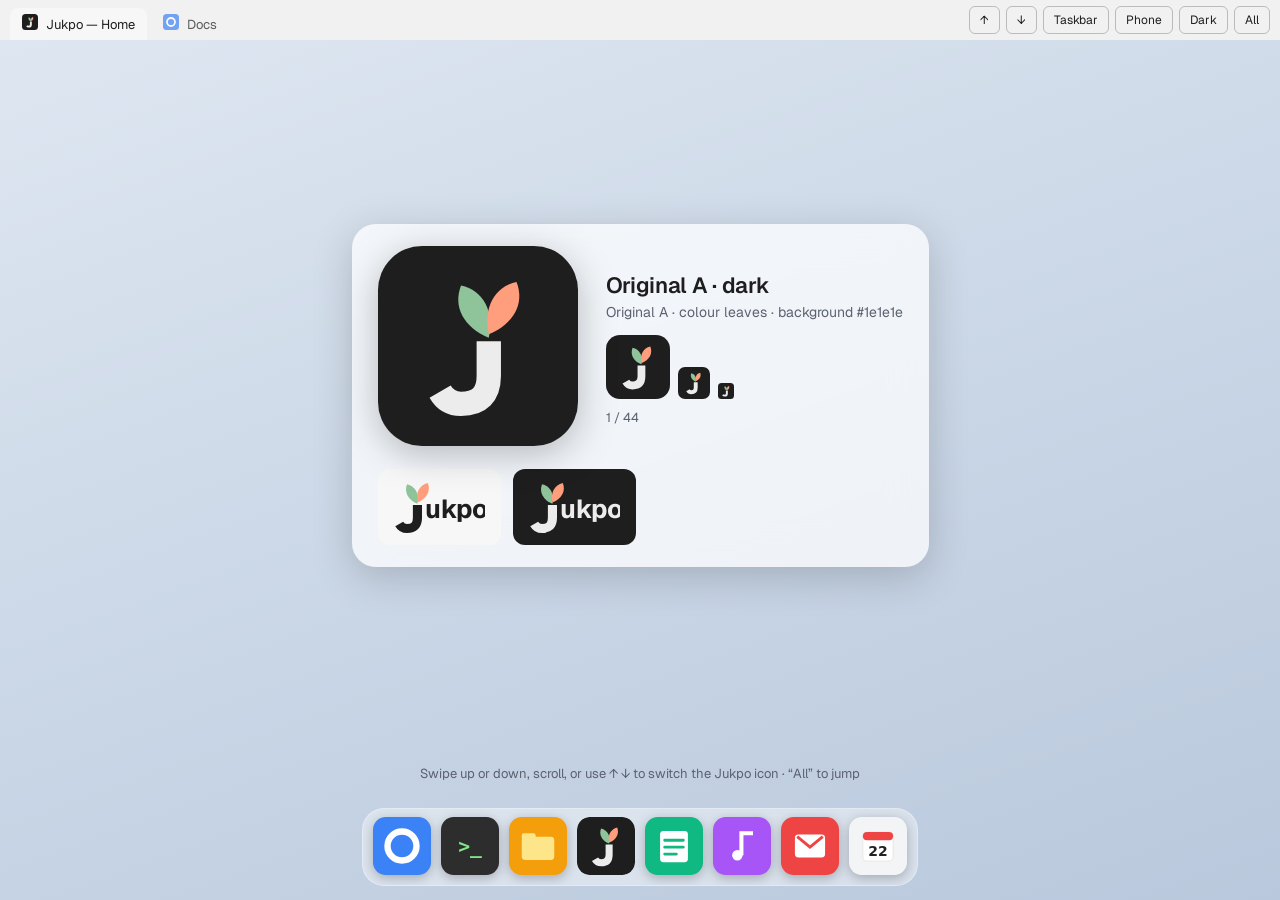
==== icons/index.html @ f8cd41e4 "Icons viewer: leaf-colour sets (black, white, ink on colour) in every view" ====
<!DOCTYPE html>
<html lang="en">
<head>
<meta charset="UTF-8">
<meta name="viewport" content="width=device-width, initial-scale=1.0, viewport-fit=cover">
<title>Jukpo — icon options</title>
<link rel="icon" id="favicon" href="data:,">
<link rel="preconnect" href="https://fonts.googleapis.com">
<link rel="preconnect" href="https://fonts.gstatic.com" crossorigin>
<link href="https://fonts.googleapis.com/css2?family=Geist:wght@400;600;700&display=swap" rel="stylesheet">
<style>
  :root { --ink:#1e1e1e; --paper:#f7f7f7; }
  * { box-sizing: border-box; margin: 0; padding: 0; }
  html, body { height: 100%; }
  body {
    font-family: Geist, system-ui, sans-serif;
    overflow: hidden; overscroll-behavior: none; touch-action: none;
    background: var(--wall); color: var(--text);
    transition: background .35s, color .35s;
  }
  body[data-mode="light"] { --wall: linear-gradient(160deg,#dfe7f1,#c9d6e6 55%,#b9c8dc); --text:#1e1e1e; --chrome:#f1f1f1; --chrome-fg:#1e1e1e; --bar:rgba(255,255,255,.42); --card:rgba(255,255,255,.72); --muted:#5b6270; }
  body[data-mode="dark"]  { --wall: linear-gradient(160deg,#28303d,#1b222d 55%,#141920); --text:#ececec; --chrome:#202124; --chrome-fg:#e6e6e6; --bar:rgba(30,32,38,.55); --card:rgba(30,32,38,.72); --muted:#9aa3b2; }

  /* browser-ish tab strip */
  .tabs { position: fixed; top: 0; left: 0; right: 0; height: 40px; background: var(--chrome); display: flex; align-items: flex-end; gap: 4px; padding: 0 10px; z-index: 5; }
  .tab { height: 32px; padding: 0 12px; display: flex; align-items: center; gap: 8px; font-size: 13px; color: var(--chrome-fg); border-radius: 8px 8px 0 0; opacity: .7; max-width: 220px; white-space: nowrap; overflow: hidden; }
  .tab.on { background: var(--paper); opacity: 1; }
  body[data-mode="dark"] .tab.on { background: #35363a; }
  .tab svg { width: 16px; height: 16px; flex: none; }
  .tools { margin-left: auto; display: flex; gap: 6px; align-self: center; }
  .tools button { font: inherit; font-size: 12px; padding: 5px 10px; border-radius: 6px; border: 1px solid color-mix(in srgb, var(--chrome-fg) 25%, transparent); background: transparent; color: var(--chrome-fg); cursor: pointer; }
  .tools button:hover { background: color-mix(in srgb, var(--chrome-fg) 10%, transparent); }

  /* stage */
  .stage { position: absolute; inset: 40px 0 0 0; display: grid; place-items: center; padding-bottom: 150px; }
  .card { background: var(--card); backdrop-filter: blur(18px); -webkit-backdrop-filter: blur(18px); border-radius: 24px; padding: 22px 26px; display: grid; grid-template-columns: auto auto; gap: 18px 28px; align-items: center; box-shadow: 0 10px 40px rgba(0,0,0,.18); max-width: min(760px, 94vw); }
  .big { width: clamp(120px, 26vw, 200px); height: clamp(120px, 26vw, 200px); filter: drop-shadow(0 8px 18px rgba(0,0,0,.25)); transition: transform .25s; }
  .meta h1 { font-size: 22px; font-weight: 600; letter-spacing: -.3px; }
  .meta .sub { color: var(--muted); font-size: 14px; margin-top: 4px; }
  .meta .count { color: var(--muted); font-size: 13px; margin-top: 10px; }
  .sizes { display: flex; align-items: end; gap: 12px; margin-top: 14px; }
  .sizes svg { display: block; }
  .lockups { grid-column: 1 / -1; display: flex; gap: 12px; flex-wrap: wrap; }
  .lock { border-radius: 12px; padding: 10px 16px; display: flex; align-items: center; }
  .lock svg { height: 56px; width: auto; }
  .hint { position: fixed; left: 0; right: 0; bottom: 118px; text-align: center; color: var(--muted); font-size: 13px; pointer-events: none; }

  /* dock */
  .dock-wrap { position: fixed; left: 0; right: 0; bottom: 14px; display: flex; justify-content: center; z-index: 4; }
  .dock { background: var(--bar); backdrop-filter: blur(20px); -webkit-backdrop-filter: blur(20px); border: 1px solid rgba(255,255,255,.25); border-radius: 22px; padding: 8px 10px 10px; display: flex; gap: 10px; align-items: end; max-width: 96vw; overflow: hidden; }
  .app { position: relative; width: var(--s,58px); height: var(--s,58px); flex: none; transition: transform .15s; }
  .app:hover { transform: translateY(-6px) scale(1.08); }
  .app svg { width: 100%; height: 100%; display: block; filter: drop-shadow(0 3px 6px rgba(0,0,0,.25)); }
  .app.jukpo::after { content: ""; position: absolute; bottom: -7px; left: 50%; width: 4px; height: 4px; margin-left: -2px; border-radius: 50%; background: var(--text); opacity: .7; }
  .slot { position: relative; width: var(--s,58px); height: var(--s,58px); overflow: hidden; border-radius: 22%; flex: none; }
  .slot .app { position: absolute; inset: 0; width: 100%; height: 100%; }
  .slot .app:hover { transform: none; }
  .anim-up   { animation: up .32s ease; }
  .anim-down { animation: down .32s ease; }
  @keyframes up   { from { transform: translateY(100%); } to { transform: none; } }
  @keyframes down { from { transform: translateY(-100%); } to { transform: none; } }

  /* taskbar view */
  body[data-view="taskbar"] .dock-wrap { bottom: 0; }
  body[data-view="taskbar"] .dock { border-radius: 0; width: 100vw; max-width: none; justify-content: flex-start; padding: 7px 14px; gap: 12px; background: var(--chrome); border: 0; backdrop-filter: none; }
  body[data-view="taskbar"] .app, body[data-view="taskbar"] .slot { --s: 34px; }
  body[data-view="taskbar"] .clock { display: block; }
  .clock { display: none; margin-left: auto; align-self: center; color: var(--chrome-fg); font-size: 13px; }

  /* overview grid */
  .grid { position: fixed; inset: 40px 0 0 0; background: color-mix(in srgb, var(--chrome) 92%, transparent); backdrop-filter: blur(12px); z-index: 10; overflow: auto; padding: 22px; display: none; touch-action: pan-y; }
  .grid.open { display: block; }
  .grid h2 { font-size: 15px; font-weight: 600; color: var(--chrome-fg); margin: 6px 0 12px; }
  .cells { display: grid; grid-template-columns: repeat(auto-fill, minmax(104px, 1fr)); gap: 14px; margin-bottom: 22px; }
  .cell { text-align: center; color: var(--chrome-fg); font-size: 12px; cursor: pointer; border-radius: 12px; padding: 8px 4px; }
  .cell:hover, .cell.on { background: color-mix(in srgb, var(--chrome-fg) 10%, transparent); }
  .cell svg { width: 72px; height: 72px; display: block; margin: 0 auto 6px; }
  .mini svg { display: block; }

  .jslots { display: flex; gap: inherit; }
  body[data-view="taskbar"] .jslots { gap: 12px; }
  .dock .jslots { gap: 10px; }
  .trio { display: flex; gap: 14px; }
  .trio figure { text-align: center; font-size: 12px; color: var(--muted); }
  .trio figcaption { margin-top: 6px; }
  .big3 { width: clamp(84px, 15vw, 132px); height: clamp(84px, 15vw, 132px); filter: drop-shadow(0 6px 14px rgba(0,0,0,.22)); display: block; }
  .sizeset { display: inline-flex; align-items: end; gap: 8px; margin-right: 10px; }
  .mini { display: flex; justify-content: center; gap: 4px; }
  .cell .mini svg { width: 64px; height: 64px; margin: 0 0 6px; }
  .cells.wide { grid-template-columns: repeat(auto-fill, minmax(230px, 1fr)); }
  /* phone */
  .phone-wrap { display: none; position: fixed; top: 52px; bottom: 12px; right: 4vw; z-index: 3; align-items: center; flex-direction: column; justify-content: center; gap: 8px; }
  .pcap { font-size: 13px; color: var(--muted); text-align: center; }
  .pcap b { color: var(--text); font-weight: 600; }
  body[data-phone="on"] .phone-wrap { display: flex; }
  body[data-phone="on"] .stage { padding-right: min(420px, 40vw); padding-bottom: 0; }
  body[data-phone="on"] .dock-wrap, body[data-phone="on"] .hint { display: none; }
  .phone { --h: min(700px, calc(100vh - 100px)); height: var(--h); aspect-ratio: 9 / 19.5; border-radius: calc(var(--h) * .075); background: #0d0d0f; padding: calc(var(--h) * .016); box-shadow: 0 20px 60px rgba(0,0,0,.35), inset 0 0 0 2px #2a2a2e; position: relative; font-family: -apple-system, "SF Pro Text", Geist, system-ui, sans-serif; }
  .screen { position: relative; width: 100%; height: 100%; border-radius: calc(var(--h) * .062); overflow: hidden; background: var(--pw); color: #fff; display: flex; flex-direction: column; container-type: inline-size; }
  body[data-mode="light"] .screen { --pw: linear-gradient(170deg,#9cc3e6,#c7b6e8 55%,#f3c9b6); }
  body[data-mode="dark"]  .screen { --pw: linear-gradient(170deg,#1d2b45,#2c2346 55%,#3d2a2a); }
  .status { height: 9cqw; padding: 0 7cqw; display: flex; align-items: center; justify-content: space-between; font-size: 4.2cqw; font-weight: 600; margin-top: 2.5cqw; position: relative; }
  .island { position: absolute; left: 50%; top: 0; transform: translateX(-50%); width: 30cqw; height: 8.5cqw; background: #000; border-radius: 6cqw; }
  .punch { position: absolute; left: 50%; top: 1.5cqw; transform: translateX(-50%); width: 5cqw; height: 5cqw; background: #000; border-radius: 50%; }
  .sicons { display: flex; gap: 1.4cqw; align-items: center; }
  .sicons svg { height: 3.4cqw; width: auto; fill: currentColor; }
  .home { flex: 1; display: grid; grid-template-columns: repeat(4, 1fr); align-content: start; gap: 5cqw 0; padding: 7cqw 4cqw 0; }
  .papp { display: flex; flex-direction: column; align-items: center; gap: 1.6cqw; font-size: 3.1cqw; text-shadow: 0 1px 2px rgba(0,0,0,.35); }
  .papp svg { width: 15cqw; height: 15cqw; display: block; filter: drop-shadow(0 1px 3px rgba(0,0,0,.25)); }
  .pslot { width: 15cqw; height: 15cqw; position: relative; overflow: hidden; border-radius: 22%; }
  body[data-os="android"] .pslot { border-radius: 50%; }
  .pslot > div { position: absolute; inset: 0; }
  .pdock { margin: 0 3.5cqw 3.5cqw; padding: 3.5cqw 3cqw; border-radius: 8cqw; background: rgba(255,255,255,.22); backdrop-filter: blur(16px); -webkit-backdrop-filter: blur(16px); display: grid; grid-template-columns: repeat(4, 1fr); justify-items: center; }
  .pdock svg { width: 15cqw; height: 15cqw; display: block; }
  .search { margin: 0 5cqw 4cqw; height: 12cqw; border-radius: 6cqw; background: rgba(255,255,255,.9); display: flex; align-items: center; gap: 3cqw; padding: 0 4cqw; color: #555; font-size: 3.6cqw; }
  .search b { font-size: 5.5cqw; background: conic-gradient(#ea4335 0 25%, #fbbc05 0 50%, #34a853 0 75%, #4285f4 0); -webkit-background-clip: text; background-clip: text; color: transparent; }
  .search .mic { margin-left: auto; width: 2.6cqw; height: 4.4cqw; border-radius: 2cqw; background: #4285f4; }
  .bar { height: 1.3cqw; width: 34cqw; background: rgba(255,255,255,.85); border-radius: 1cqw; margin: 0 auto 2.4cqw; }
  .pdots { display: flex; justify-content: center; gap: 1.6cqw; margin-bottom: 3cqw; }
  .pdots i { width: 1.6cqw; height: 1.6cqw; border-radius: 50%; background: rgba(255,255,255,.5); }
  .pdots i:first-child { background: #fff; }

  @media (max-width: 640px) {
    body[data-phone="on"] .stage { display: none; }
    .tools { gap: 4px; }
    .tools button { padding: 5px 7px; font-size: 11px; }
    .tab.on > span:last-child { display: none; }
    .phone-wrap { left: 0; right: 0; justify-content: center; }

    .card { grid-template-columns: 1fr; text-align: center; padding: 18px; }
    .sizes { justify-content: center; }
    .lockups { justify-content: center; }
    .app, .slot { --s: 30px; }
    .dock, .dock .jslots { gap: 6px; } .dock { padding: 7px 8px 9px; }
    .hint { bottom: 92px; }
    .tab:not(.on) { display: none; }
  }
</style>
</head>
<body data-mode="light" data-view="dock" data-phone="off" data-os="ios">

<div class="tabs">
  <div class="tab on" id="tab"><span id="tabIcon"></span><span>Jukpo — Home</span></div>
  <div class="tab"><span id="tabOther"></span><span>Docs</span></div>
  <div class="tools">
    <button id="btnPrev" title="Previous (↑)">↑</button>
    <button id="btnNext" title="Next (↓)">↓</button>
    <button id="btnView">Taskbar</button>
    <button id="btnPhone">Phone</button>
    <button id="btnOS" hidden>Android</button>
    <button id="btnMode">Dark</button>
    <button id="btnAll">All</button>
  </div>
</div>

<main class="stage">
  <section class="card">
    <div id="big"></div>
    <div class="meta">
      <h1 id="name"></h1>
      <div class="sub" id="sub"></div>
      <div class="sizes" id="sizes"></div>
      <div class="count" id="count"></div>
    </div>
    <div class="lockups" id="lockups"></div>
  </section>
</main>
<div class="hint">Swipe up or down, scroll, or use ↑ ↓ to switch the Jukpo icon · “All” to jump</div>

<div class="phone-wrap" id="phoneWrap"><div class="pcap" id="pcap"></div><div class="phone" id="phone"></div></div>
<div class="dock-wrap"><div class="dock" id="dock"></div></div>
<div class="grid" id="grid"></div>

<script>
// ---------- the mark (shape A: bold flat-ended j, tall-V leaves) ----------
const SAGE = '#8fc39a', PEACH = '#ff9e7d', INK = '#1e1e1e', PAPER = '#f7f7f7', SNOW = '#ececec';
const J_PATH = 'M54 48 V68 Q54 84 38 84 Q30 84 26 77';
function leaf(x, y, ang, ln, w, fill) {
  return `<path d="M0 0 C${ln*.35} ${-w} ${ln*.75} ${-w} ${ln} 0 C${ln*.75} ${w} ${ln*.35} ${w} 0 0Z" fill="${fill}" transform="translate(${x} ${y}) rotate(${ang})"/>`;
}
function markBody(j, l, r) {
  return `<path d="${J_PATH}" fill="none" stroke="${j}" stroke-width="14" stroke-linecap="butt"/>` +
         leaf(54, 46, -118, 34, 10, l) + leaf(54, 44, -62, 34, 10, r);
}
// Bounding box of the mark in its own units, measured once in the page so the
// mark is centred by its real outline (stroke included) in every icon.
const BOX = (() => {
  const ns = 'http://www.w3.org/2000/svg';
  const svg = document.createElementNS(ns, 'svg');
  svg.setAttribute('width', 1000); svg.setAttribute('height', 1000); svg.setAttribute('viewBox', '0 0 100 100');
  svg.style.cssText = 'position:absolute;left:-2000px;top:0';
  svg.innerHTML = markBody('#000', '#000', '#000');
  document.body.appendChild(svg);
  let x0 = 1e9, y0 = 1e9, x1 = -1e9, y1 = -1e9;
  const grow = (x, y) => { x0 = Math.min(x0, x); y0 = Math.min(y0, y); x1 = Math.max(x1, x); y1 = Math.max(y1, y); };
  const [j, ...leaves] = svg.children;
  const len = j.getTotalLength(), half = 7;
  for (let i = 0; i <= 200; i++) { const p = j.getPointAtLength(len * i / 200); grow(p.x - half, p.y - half); grow(p.x + half, p.y + half); }
  const top = j.getPointAtLength(0); y0 = Math.min(y0, top.y); // butt cap: the top end does not extend upward
  const sr = svg.getBoundingClientRect();
  for (const el of leaves) {
    const r = el.getBoundingClientRect();
    grow((r.left - sr.left) / 10, (r.top - sr.top) / 10); grow((r.right - sr.left) / 10, (r.bottom - sr.top) / 10);
  }
  svg.remove();
  return { x: x0, y: y0, w: x1 - x0, h: y1 - y0 };
})();
function icon(o, px, round) {
  const s = (round ? 60 : 70) / BOX.h; // the mark is 70% of a square's height, 60% of a circle's
  const tx = 50 - (BOX.x + BOX.w / 2) * s, ty = 50 - (BOX.y + BOX.h / 2) * s;
  const size = px ? ` width="${px}" height="${px}"` : '';
  return `<svg xmlns="http://www.w3.org/2000/svg" viewBox="0 0 100 100"${size}><rect width="100" height="100" rx="${round ? 50 : 22}" fill="${o.bg}"/><g transform="translate(${tx.toFixed(2)} ${ty.toFixed(2)}) scale(${s.toFixed(4)})">${markBody(o.j, o.l, o.r)}</g></svg>`;
}
function lockup(j, l, r, bg, fg) {
  return `<div class="lock" style="background:${bg}"><svg xmlns="http://www.w3.org/2000/svg" viewBox="18 8 140 86">${markBody(j, l, r)}<text x="66" y="68" font-family="Geist, system-ui, sans-serif" font-weight="700" font-size="40" letter-spacing="-1" fill="${fg}">ukpo</text></svg></div>`;
}

// ---------- every option ----------
const OPTIONS = [];
const add = (group, name, bg, j, l, r) => OPTIONS.push({ group, name, icons: [{ bg, j, l, r }] });
add('Original A · colour leaves', 'Original A · dark', INK, SNOW, SAGE, PEACH);
add('Original A · colour leaves', 'Original A · light', PAPER, INK, SAGE, PEACH);
[ ['Navy', '#1b2a3a'], ['Forest', '#1f3d2e'], ['Plum', '#2d2238'], ['Cocoa', '#3a2a22'], ['Slate', '#2b3440'], ['Black', '#0b0b0b'] ]
  .forEach(([n, c]) => add('Original A · on dark colours', `Original A · ${n}`, c, SNOW, SAGE, PEACH));
[ ['White', '#ffffff'], ['Cream', '#f7f0e1'], ['Sand', '#e8d5b5'], ['Stone', '#c9c9c4'], ['Butter', '#f6d365'], ['Sky', '#8ec5ff'], ['Lilac', '#c8b6ff'], ['Mint', '#bfe9d8'] ]
  .forEach(([n, c]) => add('Original A · on light colours', `Original A · ${n}`, c, INK, SAGE, PEACH));
[ ['Sage', '#8fc39a'], ['Peach', '#ff9e7d'], ['Butter', '#f6d365'], ['Mint', '#7fdcc0'], ['Sky', '#8ec5ff'], ['Lilac', '#c8b6ff'], ['Blush', '#ffb3c7'], ['Apricot', '#ffbe76'],
  ['Lime', '#c7e86b'], ['Sand', '#e8d5b5'], ['Stone', '#c9c9c4'], ['Terracotta', '#e07a5f'], ['Teal', '#3fb8af'], ['Moss', '#a3b18a'], ['Cream', '#f7f0e1'], ['White', '#ffffff'] ]
  .forEach(([n, c]) => add('All ink on colour', `All ink · ${n}`, c, INK, INK, INK));

// Leaf-colour sets: for each colour, the same three icons side by side in every view:
// black with coloured leaves, white with coloured leaves, and all ink on that colour.
const mix = (hex, to, t) => '#' + [1, 3, 5].map(i => Math.round(parseInt(hex.slice(i, i + 2), 16) * (1 - t) + parseInt(to.slice(i, i + 2), 16) * t).toString(16).padStart(2, '0')).join('');
[ ['Sage + peach', SAGE, PEACH], ['Butter', '#f6d365'], ['Sage', '#8fc39a'], ['Peach', '#ff9e7d'], ['Mint', '#7fdcc0'], ['Sky', '#8ec5ff'],
  ['Lilac', '#c8b6ff'], ['Blush', '#ffb3c7'], ['Apricot', '#ffbe76'], ['Lime', '#c7e86b'], ['Terracotta', '#e07a5f'], ['Teal', '#3fb8af'] ]
  .forEach(([n, c, c2]) => {
    const l = c2 ? c : mix(c, '#ffffff', .35), r = c2 || c, bg = c2 ? PEACH : c;
    OPTIONS.push({ group: 'Leaf colours · black, white, and ink on colour', name: `Leaves · ${n}`, trio: true, icons: [
      { bg: '#111111', j: SNOW, l, r, label: 'black' },
      { bg: '#ffffff', j: INK, l, r, label: 'white' },
      { bg, j: INK, l: INK, r: INK, label: 'ink on colour' },
    ] });
  });

// ---------- generic neighbour icons ----------
const G = (bg, inner) => ({ bg, inner });
const gsvg = (g, rx = 22) => `<svg viewBox="0 0 100 100"><rect width="100" height="100" rx="${rx}" fill="${g.bg}"/>${g.inner}</svg>`;
const OTHERS = [
  G('#3b82f6', '<circle cx="50" cy="50" r="25" fill="none" stroke="#fff" stroke-width="11"/>'),
  G('#2d2d2d', '<text x="50" y="62" text-anchor="middle" font-family="ui-monospace,monospace" font-weight="700" font-size="34" fill="#7ee787">&gt;_</text>'),
  G('#f59e0b', '<rect x="22" y="34" width="56" height="40" rx="6" fill="#fde68a"/><rect x="22" y="28" width="24" height="12" rx="4" fill="#fde68a"/>'),
  G('#10b981', '<rect x="26" y="24" width="48" height="54" rx="6" fill="#fff"/><path d="M34 40h32M34 52h32M34 64h20" stroke="#10b981" stroke-width="5" stroke-linecap="round"/>'),
  G('#a855f7', '<circle cx="42" cy="66" r="9" fill="#fff"/><path d="M49 66V28h20" stroke="#fff" stroke-width="7" fill="none"/>'),
  G('#ef4444', '<rect x="24" y="30" width="52" height="40" rx="6" fill="#fff"/><path d="M28 34l22 18 22-18" stroke="#ef4444" stroke-width="5" fill="none"/>'),
  G('#f3f4f6', '<rect x="24" y="26" width="52" height="50" rx="7" fill="#fff" stroke="#ddd"/><rect x="24" y="26" width="52" height="14" rx="7" fill="#ef4444"/><text x="50" y="68" text-anchor="middle" font-family="system-ui" font-weight="700" font-size="24" fill="#222">22</text>'),
];
const [BROWSER, TERMINAL, FILES, NOTES, MUSIC, MAIL, CALENDAR] = OTHERS;
const PHOTOS = G('#ffffff', [['#f59e0b',0],['#ef4444',60],['#a855f7',120],['#3b82f6',180],['#10b981',240],['#84cc16',300]].map(([c,a]) => `<ellipse cx="50" cy="33" rx="9" ry="17" fill="${c}" opacity=".85" transform="rotate(${a} 50 50)"/>`).join(''));
const CAMERA = G('#6b7280', '<rect x="20" y="34" width="60" height="40" rx="8" fill="#e5e7eb"/><rect x="38" y="27" width="24" height="10" rx="3" fill="#e5e7eb"/><circle cx="50" cy="54" r="12" fill="#374151"/><circle cx="50" cy="54" r="6" fill="#9ca3af"/>');
const MAPS = G('#e7f3e1', '<path d="M0 62 L100 38" stroke="#fbbf24" stroke-width="9"/><path d="M38 0 L58 100" stroke="#fff" stroke-width="9"/><circle cx="60" cy="40" r="10" fill="#ef4444"/><circle cx="60" cy="40" r="4" fill="#fff"/>');
const WEATHER = G('#38bdf8', '<circle cx="42" cy="42" r="14" fill="#fde047"/><rect x="34" y="50" width="44" height="20" rx="10" fill="#fff"/><circle cx="50" cy="52" r="12" fill="#fff"/>');
const CLOCK = G('#111111', '<circle cx="50" cy="50" r="30" fill="#fff"/><path d="M50 50V30M50 50l14 8" stroke="#111" stroke-width="5" stroke-linecap="round"/>');
const SETTINGS = G('#9ca3af', '<circle cx="50" cy="50" r="24" fill="none" stroke="#f3f4f6" stroke-width="10" stroke-dasharray="9 6"/><circle cx="50" cy="50" r="12" fill="none" stroke="#f3f4f6" stroke-width="7"/>');
const MESSAGES = G('#22c55e', '<ellipse cx="50" cy="48" rx="27" ry="21" fill="#fff"/><path d="M32 62 L28 74 L42 66Z" fill="#fff"/>');
const PHONE = G('#22c55e', '<path d="M36 26c4 0 7 10 6 13s-6 4-5 7c3 7 8 12 15 15 3 1 4-4 7-5s13 2 13 6-6 11-12 11C46 73 27 54 27 37c0-6 5-11 9-11z" fill="#fff"/>');

// ---------- state + rendering ----------
let idx = 0;
const $ = (id) => document.getElementById(id);
function buildDock() {
  const half = Math.floor(OTHERS.length / 2);
  $('dock').innerHTML =
    OTHERS.slice(0, half).map(s => `<div class="app">${gsvg(s)}</div>`).join('') +
    `<div class="jslots" id="jslots"></div>` +
    OTHERS.slice(half).map(s => `<div class="app">${gsvg(s)}</div>`).join('') +
    `<div class="clock" id="clock"></div>`;
}
// Every place a Jukpo icon appears holds one slot per icon of the option: one for a
// single option, three for a leaf-colour set.
function fillSlots(container, icons, dir, round) {
  container.innerHTML = icons.map(() => `<div class="slot"><div class="app jukpo"></div></div>`).join('');
  [...container.querySelectorAll('.app.jukpo')].forEach((el, i) => {
    el.innerHTML = icon(icons[i], 0, round);
    if (dir) el.classList.add(dir > 0 ? 'anim-up' : 'anim-down');
  });
}
function render(dir) {
  const o = OPTIONS[idx], first = o.icons[0];
  const coloured = o.icons.find(c => c.l !== INK) || first;
  $('big').innerHTML = o.trio
    ? `<div class="trio">${o.icons.map(c => `<figure>${icon(c).replace('<svg ', '<svg class="big3" ')}<figcaption>${c.label}</figcaption></figure>`).join('')}</div>`
    : icon(first).replace('<svg ', '<svg class="big" ');
  $('name').textContent = o.name;
  $('sub').textContent = o.trio ? o.group : `${o.group} · background ${first.bg}`;
  $('count').textContent = `${idx + 1} / ${OPTIONS.length}`;
  $('sizes').innerHTML = o.icons.map(c => `<span class="sizeset">${(o.trio ? [32, 16] : [64, 32, 16]).map(px => icon(c, px)).join('')}</span>`).join('');
  const ink = coloured.l === INK;
  $('lockups').innerHTML = lockup(INK, ink ? INK : coloured.l, ink ? INK : coloured.r, PAPER, INK) +
                           lockup(SNOW, ink ? SNOW : coloured.l, ink ? SNOW : coloured.r, INK, SNOW);
  fillSlots($('jslots'), o.icons, dir, false);
  $('tabIcon').innerHTML = icon(first, 16);
  $('favicon').href = 'data:image/svg+xml,' + encodeURIComponent(icon(first));
  document.querySelectorAll('.cell').forEach((c, i) => c.classList.toggle('on', i === idx));
  if (document.body.dataset.phone === 'on') { buildPhone(); renderPhone(dir); }
  $('pcap').innerHTML = `<b>${o.name}</b> · ${idx + 1} / ${OPTIONS.length} · swipe to change`;
  history.replaceState(null, '', '#' + (idx + 1));
}
const SIG = '<svg viewBox="0 0 18 12"><rect x="0" y="8" width="3" height="4" rx="1"/><rect x="5" y="5" width="3" height="7" rx="1"/><rect x="10" y="2.5" width="3" height="9.5" rx="1"/><rect x="15" y="0" width="3" height="12" rx="1"/></svg>';
const WIFI = '<svg viewBox="0 0 16 12"><path d="M8 12 5.6 9.2a3.4 3.4 0 0 1 4.8 0zM8 4.2a8.6 8.6 0 0 1 6 2.4l-1.7 1.9a6 6 0 0 0-8.6 0L2 6.6A8.6 8.6 0 0 1 8 4.2zM8 0c3.4 0 6.4 1.3 8 3.2l-1.6 1.9A10 10 0 0 0 8 2.6a10 10 0 0 0-6.4 2.5L0 3.2C1.6 1.3 4.6 0 8 0z"/></svg>';
const BATT = '<svg viewBox="0 0 26 12"><rect x=".5" y=".5" width="22" height="11" rx="3" fill="none" stroke="currentColor"/><rect x="2" y="2" width="17" height="8" rx="1.6"/><rect x="23.5" y="4" width="2" height="4" rx="1"/></svg>';
function buildPhone() {
  const android = document.body.dataset.os === 'android', rx = android ? 50 : 22;
  const a = (g, label) => `<div class="papp">${gsvg(g, rx)}<span>${label}</span></div>`;
  const n = OPTIONS[idx].icons.length;
  const jk = Array.from({ length: n }, (_, i) => `<div class="papp"><div class="pslot"><div class="phoneJukpo" data-i="${i}"></div></div><span>Jukpo</span></div>`);
  const fill = [a(MAPS, 'Maps'), a(WEATHER, 'Weather'), a(CLOCK, 'Clock')].slice(0, 4 - n);
  const grid = [a(MAIL, 'Mail'), a(CALENDAR, 'Calendar'), a(PHOTOS, 'Photos'), a(CAMERA, 'Camera'),
    ...jk, ...fill, a(NOTES, 'Notes'), a(MUSIC, 'Music'), a(FILES, 'Files'), a(SETTINGS, 'Settings')].join('');
  const time = new Date().toTimeString().slice(0, 5);
  $('phone').innerHTML = `<div class="screen">
    <div class="status">${android ? '<div class="punch"></div>' : '<div class="island"></div>'}<span>${time}</span><span class="sicons">${SIG}${WIFI}${BATT}</span></div>
    <div class="home">${grid}</div>
    <div class="pdots"><i></i><i></i></div>
    ${android
      ? `<div class="pdock" style="background:transparent;backdrop-filter:none">${[PHONE, MESSAGES, BROWSER, CAMERA].map(g => gsvg(g, 50)).join('')}</div><div class="search"><b>G</b><span>Search</span><span class="mic"></span></div>`
      : `<div class="pdock">${[PHONE, BROWSER, MESSAGES, MUSIC].map(g => gsvg(g, 22)).join('')}</div>`}
    <div class="bar"></div></div>`;
}
function renderPhone(dir) {
  const icons = OPTIONS[idx].icons, round = document.body.dataset.os === 'android';
  document.querySelectorAll('.phoneJukpo').forEach(el => {
    el.innerHTML = icon(icons[+el.dataset.i], 0, round);
    if (dir) el.classList.add(dir > 0 ? 'anim-up' : 'anim-down');
  });
}
function go(d) { idx = (idx + d + OPTIONS.length) % OPTIONS.length; render(d); }
function buildGrid() {
  const groups = [...new Set(OPTIONS.map(o => o.group))];
  $('grid').innerHTML = groups.map(g =>
    `<h2>${g}</h2><div class="cells${OPTIONS.find(o => o.group === g).trio ? ' wide' : ''}">` +
    OPTIONS.map((o, i) => o.group === g ? `<div class="cell" data-i="${i}"><div class="mini">${o.icons.map(c => icon(c)).join('')}</div><div>${o.name.split(' · ').pop()}</div></div>` : '').join('') +
    `</div>`).join('');
  $('grid').addEventListener('click', e => {
    const c = e.target.closest('.cell'); if (!c) return;
    idx = +c.dataset.i; render(0); $('grid').classList.remove('open');
  });
}

// input: swipe, wheel, keys, buttons
let ty = null;
addEventListener('touchstart', e => { if (!$('grid').classList.contains('open')) ty = e.touches[0].clientY; }, { passive: true });
addEventListener('touchend', e => {
  if (ty === null) return; const dy = e.changedTouches[0].clientY - ty; ty = null;
  if (Math.abs(dy) > 40) go(dy < 0 ? 1 : -1);
});
let wheelLock = 0;
addEventListener('wheel', e => {
  if ($('grid').classList.contains('open')) return;
  const now = Date.now(); if (now < wheelLock || Math.abs(e.deltaY) < 8) return;
  wheelLock = now + 320; go(e.deltaY > 0 ? 1 : -1);
}, { passive: true });
addEventListener('keydown', e => {
  if (e.key === 'ArrowDown' || e.key === 'j') go(1);
  else if (e.key === 'ArrowUp' || e.key === 'k') go(-1);
  else if (e.key === 'Escape') $('grid').classList.remove('open');
});
$('btnNext').onclick = () => go(1);
$('btnPrev').onclick = () => go(-1);
$('btnAll').onclick = () => $('grid').classList.toggle('open');
$('btnMode').onclick = () => {
  const dark = document.body.dataset.mode === 'light';
  document.body.dataset.mode = dark ? 'dark' : 'light';
  $('btnMode').textContent = dark ? 'Light' : 'Dark';
};
$('btnView').onclick = () => {
  const bar = document.body.dataset.view === 'dock';
  document.body.dataset.view = bar ? 'taskbar' : 'dock';
  $('btnView').textContent = bar ? 'Dock' : 'Taskbar';
};
$('btnPhone').onclick = () => {
  const on = document.body.dataset.phone !== 'on';
  document.body.dataset.phone = on ? 'on' : 'off';
  $('btnPhone').textContent = on ? 'Desktop' : 'Phone';
  $('btnOS').hidden = !on;
  if (on) { buildPhone(); renderPhone(0); }
};
$('btnOS').onclick = () => {
  const android = document.body.dataset.os !== 'android';
  document.body.dataset.os = android ? 'android' : 'ios';
  $('btnOS').textContent = android ? 'iPhone' : 'Android';
  buildPhone(); renderPhone(0);
};
const tick = () => { const c = $('clock'); if (c) c.textContent = new Date().toTimeString().slice(0, 5); };

buildDock(); buildGrid();
$('tabOther').innerHTML = gsvg(BROWSER).replace('<svg ', '<svg width="16" height="16" ');
const start = parseInt(location.hash.slice(1), 10);
if (start >= 1 && start <= OPTIONS.length) idx = start - 1;
if (matchMedia('(prefers-color-scheme: dark)').matches) $('btnMode').click();
render(0); tick(); setInterval(tick, 30000);
</script>
</body>
</html>
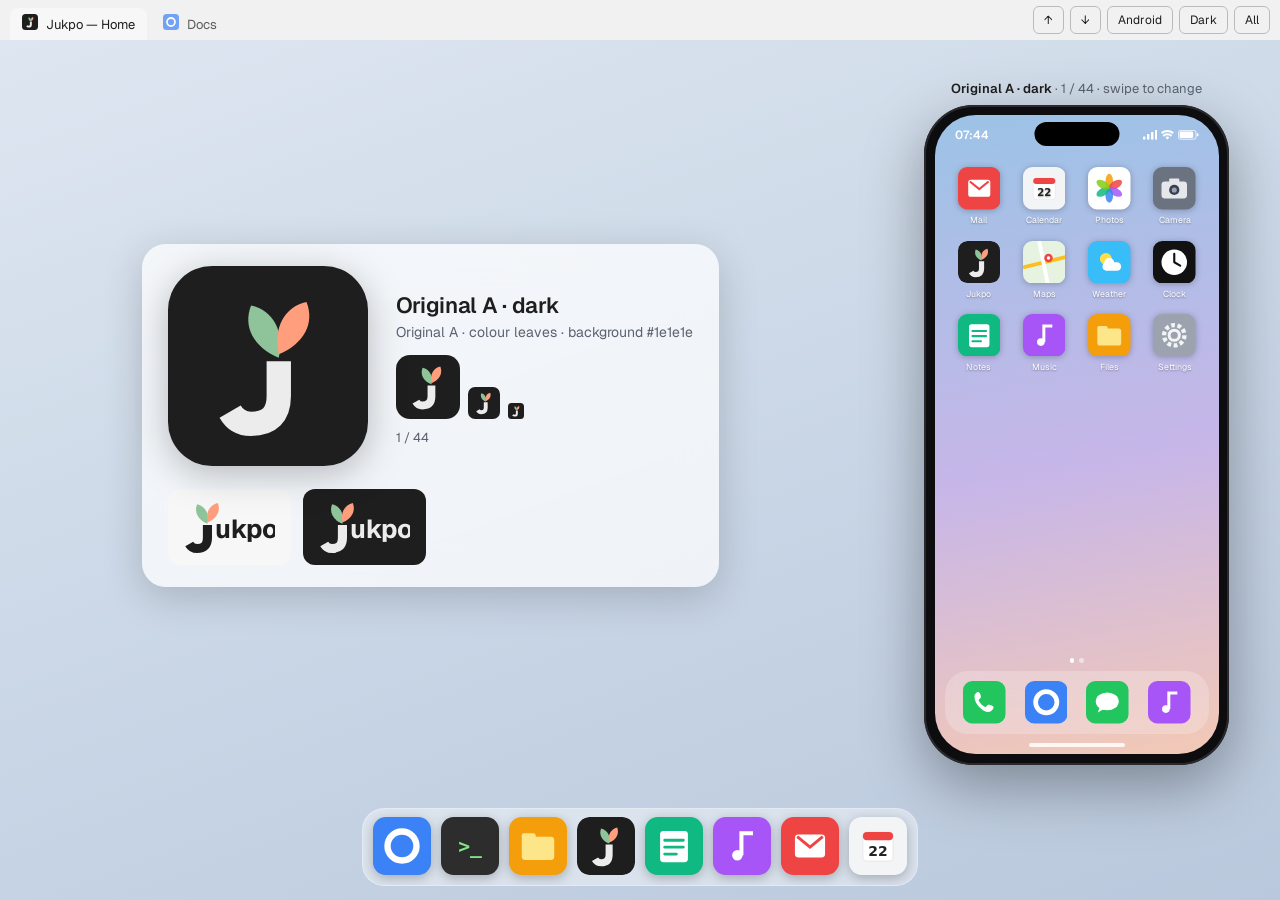
==== commit 306fd800: "Icons viewer: phone and dock always shown; drop taskbar" ====
--- a/icons/index.html
+++ b/icons/index.html
@@ -60,13 +60,6 @@
   @keyframes up   { from { transform: translateY(100%); } to { transform: none; } }
   @keyframes down { from { transform: translateY(-100%); } to { transform: none; } }
 
-  /* taskbar view */
-  body[data-view="taskbar"] .dock-wrap { bottom: 0; }
-  body[data-view="taskbar"] .dock { border-radius: 0; width: 100vw; max-width: none; justify-content: flex-start; padding: 7px 14px; gap: 12px; background: var(--chrome); border: 0; backdrop-filter: none; }
-  body[data-view="taskbar"] .app, body[data-view="taskbar"] .slot { --s: 34px; }
-  body[data-view="taskbar"] .clock { display: block; }
-  .clock { display: none; margin-left: auto; align-self: center; color: var(--chrome-fg); font-size: 13px; }
-
   /* overview grid */
   .grid { position: fixed; inset: 40px 0 0 0; background: color-mix(in srgb, var(--chrome) 92%, transparent); backdrop-filter: blur(12px); z-index: 10; overflow: auto; padding: 22px; display: none; touch-action: pan-y; }
   .grid.open { display: block; }
@@ -78,7 +71,6 @@
   .mini svg { display: block; }
 
   .jslots { display: flex; gap: inherit; }
-  body[data-view="taskbar"] .jslots { gap: 12px; }
   .dock .jslots { gap: 10px; }
   .trio { display: flex; gap: 14px; }
   .trio figure { text-align: center; font-size: 12px; color: var(--muted); }
@@ -89,13 +81,13 @@
   .cell .mini svg { width: 64px; height: 64px; margin: 0 0 6px; }
   .cells.wide { grid-template-columns: repeat(auto-fill, minmax(230px, 1fr)); }
   /* phone */
-  .phone-wrap { display: none; position: fixed; top: 52px; bottom: 12px; right: 4vw; z-index: 3; align-items: center; flex-direction: column; justify-content: center; gap: 8px; }
+  .phone-wrap { display: none; position: fixed; top: 48px; bottom: 104px; right: 4vw; z-index: 3; align-items: center; flex-direction: column; justify-content: center; gap: 8px; }
   .pcap { font-size: 13px; color: var(--muted); text-align: center; }
   .pcap b { color: var(--text); font-weight: 600; }
   body[data-phone="on"] .phone-wrap { display: flex; }
-  body[data-phone="on"] .stage { padding-right: min(420px, 40vw); padding-bottom: 0; }
-  body[data-phone="on"] .dock-wrap, body[data-phone="on"] .hint { display: none; }
-  .phone { --h: min(700px, calc(100vh - 100px)); height: var(--h); aspect-ratio: 9 / 19.5; border-radius: calc(var(--h) * .075); background: #0d0d0f; padding: calc(var(--h) * .016); box-shadow: 0 20px 60px rgba(0,0,0,.35), inset 0 0 0 2px #2a2a2e; position: relative; font-family: -apple-system, "SF Pro Text", Geist, system-ui, sans-serif; }
+  body[data-phone="on"] .stage { padding-right: min(420px, 40vw); padding-bottom: 110px; }
+  body[data-phone="on"] .hint { display: none; }
+  .phone { --h: min(660px, calc(100vh - 180px)); height: var(--h); aspect-ratio: 9 / 19.5; border-radius: calc(var(--h) * .075); background: #0d0d0f; padding: calc(var(--h) * .016); box-shadow: 0 20px 60px rgba(0,0,0,.35), inset 0 0 0 2px #2a2a2e; position: relative; font-family: -apple-system, "SF Pro Text", Geist, system-ui, sans-serif; }
   .screen { position: relative; width: 100%; height: 100%; border-radius: calc(var(--h) * .062); overflow: hidden; background: var(--pw); color: #fff; display: flex; flex-direction: column; container-type: inline-size; }
   body[data-mode="light"] .screen { --pw: linear-gradient(170deg,#9cc3e6,#c7b6e8 55%,#f3c9b6); }
   body[data-mode="dark"]  .screen { --pw: linear-gradient(170deg,#1d2b45,#2c2346 55%,#3d2a2a); }
@@ -137,7 +129,7 @@
   }
 </style>
 </head>
-<body data-mode="light" data-view="dock" data-phone="off" data-os="ios">
+<body data-mode="light" data-phone="on" data-os="ios">
 
 <div class="tabs">
   <div class="tab on" id="tab"><span id="tabIcon"></span><span>Jukpo — Home</span></div>
@@ -145,9 +137,7 @@
   <div class="tools">
     <button id="btnPrev" title="Previous (↑)">↑</button>
     <button id="btnNext" title="Next (↓)">↓</button>
-    <button id="btnView">Taskbar</button>
-    <button id="btnPhone">Phone</button>
-    <button id="btnOS" hidden>Android</button>
+    <button id="btnOS">Android</button>
     <button id="btnMode">Dark</button>
     <button id="btnAll">All</button>
   </div>
@@ -273,7 +263,7 @@
     OTHERS.slice(0, half).map(s => `<div class="app">${gsvg(s)}</div>`).join('') +
     `<div class="jslots" id="jslots"></div>` +
     OTHERS.slice(half).map(s => `<div class="app">${gsvg(s)}</div>`).join('') +
-    `<div class="clock" id="clock"></div>`;
+    '';
 }
 // Every place a Jukpo icon appears holds one slot per icon of the option: one for a
 // single option, three for a leaf-colour set.
@@ -372,32 +362,19 @@
   document.body.dataset.mode = dark ? 'dark' : 'light';
   $('btnMode').textContent = dark ? 'Light' : 'Dark';
 };
-$('btnView').onclick = () => {
-  const bar = document.body.dataset.view === 'dock';
-  document.body.dataset.view = bar ? 'taskbar' : 'dock';
-  $('btnView').textContent = bar ? 'Dock' : 'Taskbar';
-};
-$('btnPhone').onclick = () => {
-  const on = document.body.dataset.phone !== 'on';
-  document.body.dataset.phone = on ? 'on' : 'off';
-  $('btnPhone').textContent = on ? 'Desktop' : 'Phone';
-  $('btnOS').hidden = !on;
-  if (on) { buildPhone(); renderPhone(0); }
-};
 $('btnOS').onclick = () => {
   const android = document.body.dataset.os !== 'android';
   document.body.dataset.os = android ? 'android' : 'ios';
   $('btnOS').textContent = android ? 'iPhone' : 'Android';
   buildPhone(); renderPhone(0);
 };
-const tick = () => { const c = $('clock'); if (c) c.textContent = new Date().toTimeString().slice(0, 5); };
 
 buildDock(); buildGrid();
 $('tabOther').innerHTML = gsvg(BROWSER).replace('<svg ', '<svg width="16" height="16" ');
 const start = parseInt(location.hash.slice(1), 10);
 if (start >= 1 && start <= OPTIONS.length) idx = start - 1;
 if (matchMedia('(prefers-color-scheme: dark)').matches) $('btnMode').click();
-render(0); tick(); setInterval(tick, 30000);
+render(0);
 </script>
 </body>
 </html>
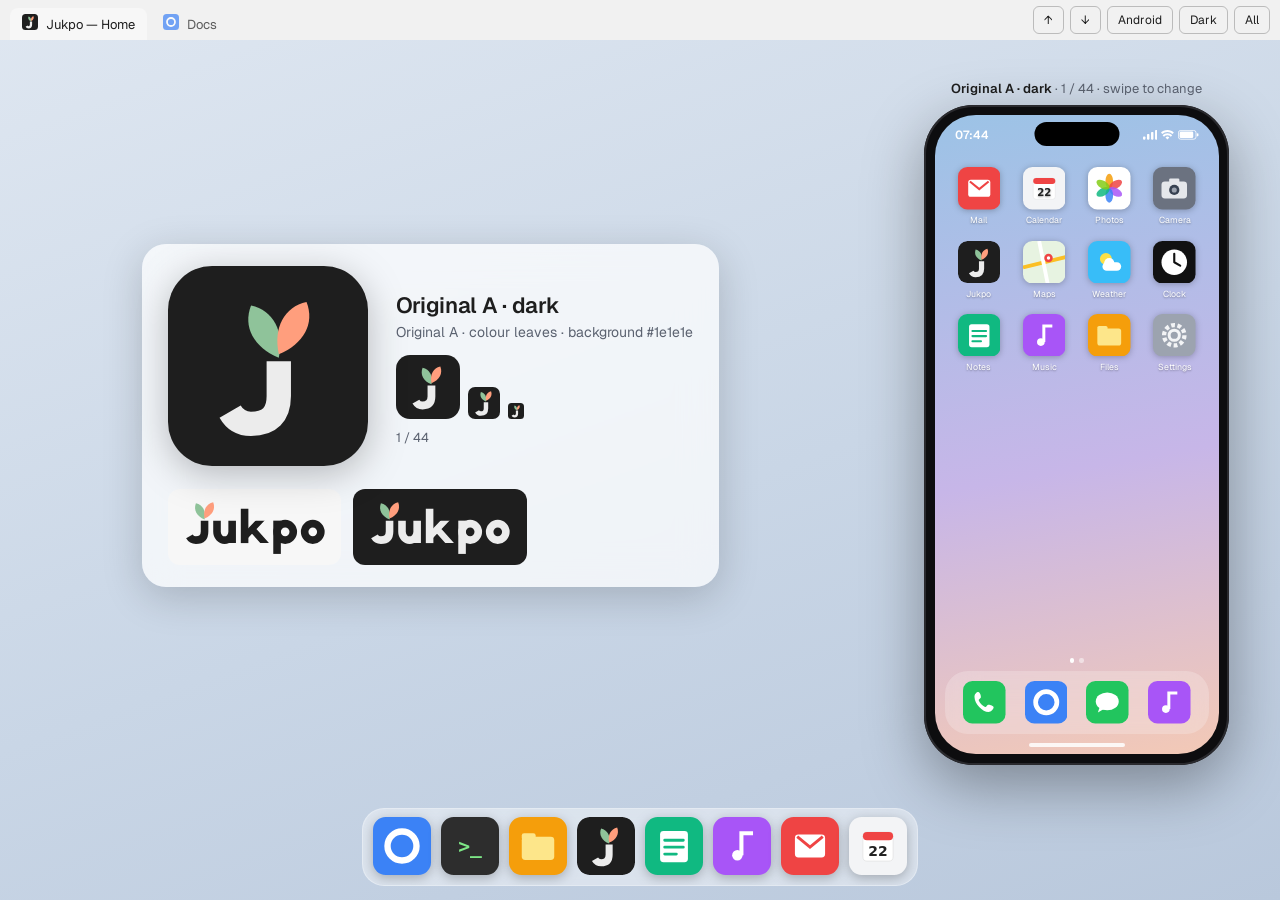
==== commit 647e1f13: "Icons: hand-drawn ukpo wordmark from the icon's j; lockups use it" ====
--- a/icons/index.html
+++ b/icons/index.html
@@ -8,203 +8,11 @@
 <link rel="preconnect" href="https://fonts.googleapis.com">
 <link rel="preconnect" href="https://fonts.gstatic.com" crossorigin>
 <link href="https://fonts.googleapis.com/css2?family=Geist:wght@400;600;700&display=swap" rel="stylesheet">
-<style>
-  :root { --ink:#1e1e1e; --paper:#f7f7f7; }
-  * { box-sizing: border-box; margin: 0; padding: 0; }
-  html, body { height: 100%; }
-  body {
-    font-family: Geist, system-ui, sans-serif;
-    overflow: hidden; overscroll-behavior: none; touch-action: none;
-    background: var(--wall); color: var(--text);
-    transition: background .35s, color .35s;
-  }
-  body[data-mode="light"] { --wall: linear-gradient(160deg,#dfe7f1,#c9d6e6 55%,#b9c8dc); --text:#1e1e1e; --chrome:#f1f1f1; --chrome-fg:#1e1e1e; --bar:rgba(255,255,255,.42); --card:rgba(255,255,255,.72); --muted:#5b6270; }
-  body[data-mode="dark"]  { --wall: linear-gradient(160deg,#28303d,#1b222d 55%,#141920); --text:#ececec; --chrome:#202124; --chrome-fg:#e6e6e6; --bar:rgba(30,32,38,.55); --card:rgba(30,32,38,.72); --muted:#9aa3b2; }
-
-  /* browser-ish tab strip */
-  .tabs { position: fixed; top: 0; left: 0; right: 0; height: 40px; background: var(--chrome); display: flex; align-items: flex-end; gap: 4px; padding: 0 10px; z-index: 5; }
-  .tab { height: 32px; padding: 0 12px; display: flex; align-items: center; gap: 8px; font-size: 13px; color: var(--chrome-fg); border-radius: 8px 8px 0 0; opacity: .7; max-width: 220px; white-space: nowrap; overflow: hidden; }
-  .tab.on { background: var(--paper); opacity: 1; }
-  body[data-mode="dark"] .tab.on { background: #35363a; }
-  .tab svg { width: 16px; height: 16px; flex: none; }
-  .tools { margin-left: auto; display: flex; gap: 6px; align-self: center; }
-  .tools button { font: inherit; font-size: 12px; padding: 5px 10px; border-radius: 6px; border: 1px solid color-mix(in srgb, var(--chrome-fg) 25%, transparent); background: transparent; color: var(--chrome-fg); cursor: pointer; }
-  .tools button:hover { background: color-mix(in srgb, var(--chrome-fg) 10%, transparent); }
-
-  /* stage */
-  .stage { position: absolute; inset: 40px 0 0 0; display: grid; place-items: center; padding-bottom: 150px; }
-  .card { background: var(--card); backdrop-filter: blur(18px); -webkit-backdrop-filter: blur(18px); border-radius: 24px; padding: 22px 26px; display: grid; grid-template-columns: auto auto; gap: 18px 28px; align-items: center; box-shadow: 0 10px 40px rgba(0,0,0,.18); max-width: min(760px, 94vw); }
-  .big { width: clamp(120px, 26vw, 200px); height: clamp(120px, 26vw, 200px); filter: drop-shadow(0 8px 18px rgba(0,0,0,.25)); transition: transform .25s; }
-  .meta h1 { font-size: 22px; font-weight: 600; letter-spacing: -.3px; }
-  .meta .sub { color: var(--muted); font-size: 14px; margin-top: 4px; }
-  .meta .count { color: var(--muted); font-size: 13px; margin-top: 10px; }
-  .sizes { display: flex; align-items: end; gap: 12px; margin-top: 14px; }
-  .sizes svg { display: block; }
-  .lockups { grid-column: 1 / -1; display: flex; gap: 12px; flex-wrap: wrap; }
-  .lock { border-radius: 12px; padding: 10px 16px; display: flex; align-items: center; }
-  .lock svg { height: 56px; width: auto; }
-  .hint { position: fixed; left: 0; right: 0; bottom: 118px; text-align: center; color: var(--muted); font-size: 13px; pointer-events: none; }
-
-  /* dock */
-  .dock-wrap { position: fixed; left: 0; right: 0; bottom: 14px; display: flex; justify-content: center; z-index: 4; }
-  .dock { background: var(--bar); backdrop-filter: blur(20px); -webkit-backdrop-filter: blur(20px); border: 1px solid rgba(255,255,255,.25); border-radius: 22px; padding: 8px 10px 10px; display: flex; gap: 10px; align-items: end; max-width: 96vw; overflow: hidden; }
-  .app { position: relative; width: var(--s,58px); height: var(--s,58px); flex: none; transition: transform .15s; }
-  .app:hover { transform: translateY(-6px) scale(1.08); }
-  .app svg { width: 100%; height: 100%; display: block; filter: drop-shadow(0 3px 6px rgba(0,0,0,.25)); }
-  .app.jukpo::after { content: ""; position: absolute; bottom: -7px; left: 50%; width: 4px; height: 4px; margin-left: -2px; border-radius: 50%; background: var(--text); opacity: .7; }
-  .slot { position: relative; width: var(--s,58px); height: var(--s,58px); overflow: hidden; border-radius: 22%; flex: none; }
-  .slot .app { position: absolute; inset: 0; width: 100%; height: 100%; }
-  .slot .app:hover { transform: none; }
-  .anim-up   { animation: up .32s ease; }
-  .anim-down { animation: down .32s ease; }
-  @keyframes up   { from { transform: translateY(100%); } to { transform: none; } }
-  @keyframes down { from { transform: translateY(-100%); } to { transform: none; } }
-
-  /* overview grid */
-  .grid { position: fixed; inset: 40px 0 0 0; background: color-mix(in srgb, var(--chrome) 92%, transparent); backdrop-filter: blur(12px); z-index: 10; overflow: auto; padding: 22px; display: none; touch-action: pan-y; }
-  .grid.open { display: block; }
-  .grid h2 { font-size: 15px; font-weight: 600; color: var(--chrome-fg); margin: 6px 0 12px; }
-  .cells { display: grid; grid-template-columns: repeat(auto-fill, minmax(104px, 1fr)); gap: 14px; margin-bottom: 22px; }
-  .cell { text-align: center; color: var(--chrome-fg); font-size: 12px; cursor: pointer; border-radius: 12px; padding: 8px 4px; }
-  .cell:hover, .cell.on { background: color-mix(in srgb, var(--chrome-fg) 10%, transparent); }
-  .cell svg { width: 72px; height: 72px; display: block; margin: 0 auto 6px; }
-  .mini svg { display: block; }
-
-  .jslots { display: flex; gap: inherit; }
-  .dock .jslots { gap: 10px; }
-  .trio { display: flex; gap: 14px; }
-  .trio figure { text-align: center; font-size: 12px; color: var(--muted); }
-  .trio figcaption { margin-top: 6px; }
-  .big3 { width: clamp(84px, 15vw, 132px); height: clamp(84px, 15vw, 132px); filter: drop-shadow(0 6px 14px rgba(0,0,0,.22)); display: block; }
-  .sizeset { display: inline-flex; align-items: end; gap: 8px; margin-right: 10px; }
-  .mini { display: flex; justify-content: center; gap: 4px; }
-  .cell .mini svg { width: 64px; height: 64px; margin: 0 0 6px; }
-  .cells.wide { grid-template-columns: repeat(auto-fill, minmax(230px, 1fr)); }
-  /* phone */
-  .phone-wrap { display: none; position: fixed; top: 48px; bottom: 104px; right: 4vw; z-index: 3; align-items: center; flex-direction: column; justify-content: center; gap: 8px; }
-  .pcap { font-size: 13px; color: var(--muted); text-align: center; }
-  .pcap b { color: var(--text); font-weight: 600; }
-  body[data-phone="on"] .phone-wrap { display: flex; }
-  body[data-phone="on"] .stage { padding-right: min(420px, 40vw); padding-bottom: 110px; }
-  body[data-phone="on"] .hint { display: none; }
-  .phone { --h: min(660px, calc(100vh - 180px)); height: var(--h); aspect-ratio: 9 / 19.5; border-radius: calc(var(--h) * .075); background: #0d0d0f; padding: calc(var(--h) * .016); box-shadow: 0 20px 60px rgba(0,0,0,.35), inset 0 0 0 2px #2a2a2e; position: relative; font-family: -apple-system, "SF Pro Text", Geist, system-ui, sans-serif; }
-  .screen { position: relative; width: 100%; height: 100%; border-radius: calc(var(--h) * .062); overflow: hidden; background: var(--pw); color: #fff; display: flex; flex-direction: column; container-type: inline-size; }
-  body[data-mode="light"] .screen { --pw: linear-gradient(170deg,#9cc3e6,#c7b6e8 55%,#f3c9b6); }
-  body[data-mode="dark"]  .screen { --pw: linear-gradient(170deg,#1d2b45,#2c2346 55%,#3d2a2a); }
-  .status { height: 9cqw; padding: 0 7cqw; display: flex; align-items: center; justify-content: space-between; font-size: 4.2cqw; font-weight: 600; margin-top: 2.5cqw; position: relative; }
-  .island { position: absolute; left: 50%; top: 0; transform: translateX(-50%); width: 30cqw; height: 8.5cqw; background: #000; border-radius: 6cqw; }
-  .punch { position: absolute; left: 50%; top: 1.5cqw; transform: translateX(-50%); width: 5cqw; height: 5cqw; background: #000; border-radius: 50%; }
-  .sicons { display: flex; gap: 1.4cqw; align-items: center; }
-  .sicons svg { height: 3.4cqw; width: auto; fill: currentColor; }
-  .home { flex: 1; display: grid; grid-template-columns: repeat(4, 1fr); align-content: start; gap: 5cqw 0; padding: 7cqw 4cqw 0; }
-  .papp { display: flex; flex-direction: column; align-items: center; gap: 1.6cqw; font-size: 3.1cqw; text-shadow: 0 1px 2px rgba(0,0,0,.35); }
-  .papp svg { width: 15cqw; height: 15cqw; display: block; filter: drop-shadow(0 1px 3px rgba(0,0,0,.25)); }
-  .pslot { width: 15cqw; height: 15cqw; position: relative; overflow: hidden; border-radius: 22%; }
-  body[data-os="android"] .pslot { border-radius: 50%; }
-  .pslot > div { position: absolute; inset: 0; }
-  .pdock { margin: 0 3.5cqw 3.5cqw; padding: 3.5cqw 3cqw; border-radius: 8cqw; background: rgba(255,255,255,.22); backdrop-filter: blur(16px); -webkit-backdrop-filter: blur(16px); display: grid; grid-template-columns: repeat(4, 1fr); justify-items: center; }
-  .pdock svg { width: 15cqw; height: 15cqw; display: block; }
-  .search { margin: 0 5cqw 4cqw; height: 12cqw; border-radius: 6cqw; background: rgba(255,255,255,.9); display: flex; align-items: center; gap: 3cqw; padding: 0 4cqw; color: #555; font-size: 3.6cqw; }
-  .search b { font-size: 5.5cqw; background: conic-gradient(#ea4335 0 25%, #fbbc05 0 50%, #34a853 0 75%, #4285f4 0); -webkit-background-clip: text; background-clip: text; color: transparent; }
-  .search .mic { margin-left: auto; width: 2.6cqw; height: 4.4cqw; border-radius: 2cqw; background: #4285f4; }
-  .bar { height: 1.3cqw; width: 34cqw; background: rgba(255,255,255,.85); border-radius: 1cqw; margin: 0 auto 2.4cqw; }
-  .pdots { display: flex; justify-content: center; gap: 1.6cqw; margin-bottom: 3cqw; }
-  .pdots i { width: 1.6cqw; height: 1.6cqw; border-radius: 50%; background: rgba(255,255,255,.5); }
-  .pdots i:first-child { background: #fff; }
-
-  @media (max-width: 640px) {
-    body[data-phone="on"] .stage { display: none; }
-    .tools { gap: 4px; }
-    .tools button { padding: 5px 7px; font-size: 11px; }
-    .tab.on > span:last-child { display: none; }
-    .phone-wrap { left: 0; right: 0; justify-content: center; }
-
-    .card { grid-template-columns: 1fr; text-align: center; padding: 18px; }
-    .sizes { justify-content: center; }
-    .lockups { justify-content: center; }
-    .app, .slot { --s: 30px; }
-    .dock, .dock .jslots { gap: 6px; } .dock { padding: 7px 8px 9px; }
-    .hint { bottom: 92px; }
-    .tab:not(.on) { display: none; }
-  }
-</style>
+<link rel="stylesheet" href="/icons/viewer.css?v=636dd86c">
 </head>
 <body data-mode="light" data-phone="on" data-os="ios">
-
-<div class="tabs">
-  <div class="tab on" id="tab"><span id="tabIcon"></span><span>Jukpo — Home</span></div>
-  <div class="tab"><span id="tabOther"></span><span>Docs</span></div>
-  <div class="tools">
-    <button id="btnPrev" title="Previous (↑)">↑</button>
-    <button id="btnNext" title="Next (↓)">↓</button>
-    <button id="btnOS">Android</button>
-    <button id="btnMode">Dark</button>
-    <button id="btnAll">All</button>
-  </div>
-</div>
-
-<main class="stage">
-  <section class="card">
-    <div id="big"></div>
-    <div class="meta">
-      <h1 id="name"></h1>
-      <div class="sub" id="sub"></div>
-      <div class="sizes" id="sizes"></div>
-      <div class="count" id="count"></div>
-    </div>
-    <div class="lockups" id="lockups"></div>
-  </section>
-</main>
-<div class="hint">Swipe up or down, scroll, or use ↑ ↓ to switch the Jukpo icon · “All” to jump</div>
-
-<div class="phone-wrap" id="phoneWrap"><div class="pcap" id="pcap"></div><div class="phone" id="phone"></div></div>
-<div class="dock-wrap"><div class="dock" id="dock"></div></div>
-<div class="grid" id="grid"></div>
-
+<script src="/icons/viewer.js?v=636dd86c"></script>
 <script>
-// ---------- the mark (shape A: bold flat-ended j, tall-V leaves) ----------
-const SAGE = '#8fc39a', PEACH = '#ff9e7d', INK = '#1e1e1e', PAPER = '#f7f7f7', SNOW = '#ececec';
-const J_PATH = 'M54 48 V68 Q54 84 38 84 Q30 84 26 77';
-function leaf(x, y, ang, ln, w, fill) {
-  return `<path d="M0 0 C${ln*.35} ${-w} ${ln*.75} ${-w} ${ln} 0 C${ln*.75} ${w} ${ln*.35} ${w} 0 0Z" fill="${fill}" transform="translate(${x} ${y}) rotate(${ang})"/>`;
-}
-function markBody(j, l, r) {
-  return `<path d="${J_PATH}" fill="none" stroke="${j}" stroke-width="14" stroke-linecap="butt"/>` +
-         leaf(54, 46, -118, 34, 10, l) + leaf(54, 44, -62, 34, 10, r);
-}
-// Bounding box of the mark in its own units, measured once in the page so the
-// mark is centred by its real outline (stroke included) in every icon.
-const BOX = (() => {
-  const ns = 'http://www.w3.org/2000/svg';
-  const svg = document.createElementNS(ns, 'svg');
-  svg.setAttribute('width', 1000); svg.setAttribute('height', 1000); svg.setAttribute('viewBox', '0 0 100 100');
-  svg.style.cssText = 'position:absolute;left:-2000px;top:0';
-  svg.innerHTML = markBody('#000', '#000', '#000');
-  document.body.appendChild(svg);
-  let x0 = 1e9, y0 = 1e9, x1 = -1e9, y1 = -1e9;
-  const grow = (x, y) => { x0 = Math.min(x0, x); y0 = Math.min(y0, y); x1 = Math.max(x1, x); y1 = Math.max(y1, y); };
-  const [j, ...leaves] = svg.children;
-  const len = j.getTotalLength(), half = 7;
-  for (let i = 0; i <= 200; i++) { const p = j.getPointAtLength(len * i / 200); grow(p.x - half, p.y - half); grow(p.x + half, p.y + half); }
-  const top = j.getPointAtLength(0); y0 = Math.min(y0, top.y); // butt cap: the top end does not extend upward
-  const sr = svg.getBoundingClientRect();
-  for (const el of leaves) {
-    const r = el.getBoundingClientRect();
-    grow((r.left - sr.left) / 10, (r.top - sr.top) / 10); grow((r.right - sr.left) / 10, (r.bottom - sr.top) / 10);
-  }
-  svg.remove();
-  return { x: x0, y: y0, w: x1 - x0, h: y1 - y0 };
-})();
-function icon(o, px, round) {
-  const s = (round ? 60 : 70) / BOX.h; // the mark is 70% of a square's height, 60% of a circle's
-  const tx = 50 - (BOX.x + BOX.w / 2) * s, ty = 50 - (BOX.y + BOX.h / 2) * s;
-  const size = px ? ` width="${px}" height="${px}"` : '';
-  return `<svg xmlns="http://www.w3.org/2000/svg" viewBox="0 0 100 100"${size}><rect width="100" height="100" rx="${round ? 50 : 22}" fill="${o.bg}"/><g transform="translate(${tx.toFixed(2)} ${ty.toFixed(2)}) scale(${s.toFixed(4)})">${markBody(o.j, o.l, o.r)}</g></svg>`;
-}
-function lockup(j, l, r, bg, fg) {
-  return `<div class="lock" style="background:${bg}"><svg xmlns="http://www.w3.org/2000/svg" viewBox="18 8 140 86">${markBody(j, l, r)}<text x="66" y="68" font-family="Geist, system-ui, sans-serif" font-weight="700" font-size="40" letter-spacing="-1" fill="${fg}">ukpo</text></svg></div>`;
-}
-
 // ---------- every option ----------
 const OPTIONS = [];
 const add = (group, name, bg, j, l, r) => OPTIONS.push({ group, name, icons: [{ bg, j, l, r }] });
@@ -220,7 +28,6 @@
 
 // Leaf-colour sets: for each colour, the same three icons side by side in every view:
 // black with coloured leaves, white with coloured leaves, and all ink on that colour.
-const mix = (hex, to, t) => '#' + [1, 3, 5].map(i => Math.round(parseInt(hex.slice(i, i + 2), 16) * (1 - t) + parseInt(to.slice(i, i + 2), 16) * t).toString(16).padStart(2, '0')).join('');
 [ ['Sage + peach', SAGE, PEACH], ['Butter', '#f6d365'], ['Sage', '#8fc39a'], ['Peach', '#ff9e7d'], ['Mint', '#7fdcc0'], ['Sky', '#8ec5ff'],
   ['Lilac', '#c8b6ff'], ['Blush', '#ffb3c7'], ['Apricot', '#ffbe76'], ['Lime', '#c7e86b'], ['Terracotta', '#e07a5f'], ['Teal', '#3fb8af'] ]
   .forEach(([n, c, c2]) => {
@@ -232,149 +39,7 @@
     ] });
   });
 
-// ---------- generic neighbour icons ----------
-const G = (bg, inner) => ({ bg, inner });
-const gsvg = (g, rx = 22) => `<svg viewBox="0 0 100 100"><rect width="100" height="100" rx="${rx}" fill="${g.bg}"/>${g.inner}</svg>`;
-const OTHERS = [
-  G('#3b82f6', '<circle cx="50" cy="50" r="25" fill="none" stroke="#fff" stroke-width="11"/>'),
-  G('#2d2d2d', '<text x="50" y="62" text-anchor="middle" font-family="ui-monospace,monospace" font-weight="700" font-size="34" fill="#7ee787">&gt;_</text>'),
-  G('#f59e0b', '<rect x="22" y="34" width="56" height="40" rx="6" fill="#fde68a"/><rect x="22" y="28" width="24" height="12" rx="4" fill="#fde68a"/>'),
-  G('#10b981', '<rect x="26" y="24" width="48" height="54" rx="6" fill="#fff"/><path d="M34 40h32M34 52h32M34 64h20" stroke="#10b981" stroke-width="5" stroke-linecap="round"/>'),
-  G('#a855f7', '<circle cx="42" cy="66" r="9" fill="#fff"/><path d="M49 66V28h20" stroke="#fff" stroke-width="7" fill="none"/>'),
-  G('#ef4444', '<rect x="24" y="30" width="52" height="40" rx="6" fill="#fff"/><path d="M28 34l22 18 22-18" stroke="#ef4444" stroke-width="5" fill="none"/>'),
-  G('#f3f4f6', '<rect x="24" y="26" width="52" height="50" rx="7" fill="#fff" stroke="#ddd"/><rect x="24" y="26" width="52" height="14" rx="7" fill="#ef4444"/><text x="50" y="68" text-anchor="middle" font-family="system-ui" font-weight="700" font-size="24" fill="#222">22</text>'),
-];
-const [BROWSER, TERMINAL, FILES, NOTES, MUSIC, MAIL, CALENDAR] = OTHERS;
-const PHOTOS = G('#ffffff', [['#f59e0b',0],['#ef4444',60],['#a855f7',120],['#3b82f6',180],['#10b981',240],['#84cc16',300]].map(([c,a]) => `<ellipse cx="50" cy="33" rx="9" ry="17" fill="${c}" opacity=".85" transform="rotate(${a} 50 50)"/>`).join(''));
-const CAMERA = G('#6b7280', '<rect x="20" y="34" width="60" height="40" rx="8" fill="#e5e7eb"/><rect x="38" y="27" width="24" height="10" rx="3" fill="#e5e7eb"/><circle cx="50" cy="54" r="12" fill="#374151"/><circle cx="50" cy="54" r="6" fill="#9ca3af"/>');
-const MAPS = G('#e7f3e1', '<path d="M0 62 L100 38" stroke="#fbbf24" stroke-width="9"/><path d="M38 0 L58 100" stroke="#fff" stroke-width="9"/><circle cx="60" cy="40" r="10" fill="#ef4444"/><circle cx="60" cy="40" r="4" fill="#fff"/>');
-const WEATHER = G('#38bdf8', '<circle cx="42" cy="42" r="14" fill="#fde047"/><rect x="34" y="50" width="44" height="20" rx="10" fill="#fff"/><circle cx="50" cy="52" r="12" fill="#fff"/>');
-const CLOCK = G('#111111', '<circle cx="50" cy="50" r="30" fill="#fff"/><path d="M50 50V30M50 50l14 8" stroke="#111" stroke-width="5" stroke-linecap="round"/>');
-const SETTINGS = G('#9ca3af', '<circle cx="50" cy="50" r="24" fill="none" stroke="#f3f4f6" stroke-width="10" stroke-dasharray="9 6"/><circle cx="50" cy="50" r="12" fill="none" stroke="#f3f4f6" stroke-width="7"/>');
-const MESSAGES = G('#22c55e', '<ellipse cx="50" cy="48" rx="27" ry="21" fill="#fff"/><path d="M32 62 L28 74 L42 66Z" fill="#fff"/>');
-const PHONE = G('#22c55e', '<path d="M36 26c4 0 7 10 6 13s-6 4-5 7c3 7 8 12 15 15 3 1 4-4 7-5s13 2 13 6-6 11-12 11C46 73 27 54 27 37c0-6 5-11 9-11z" fill="#fff"/>');
-
-// ---------- state + rendering ----------
-let idx = 0;
-const $ = (id) => document.getElementById(id);
-function buildDock() {
-  const half = Math.floor(OTHERS.length / 2);
-  $('dock').innerHTML =
-    OTHERS.slice(0, half).map(s => `<div class="app">${gsvg(s)}</div>`).join('') +
-    `<div class="jslots" id="jslots"></div>` +
-    OTHERS.slice(half).map(s => `<div class="app">${gsvg(s)}</div>`).join('') +
-    '';
-}
-// Every place a Jukpo icon appears holds one slot per icon of the option: one for a
-// single option, three for a leaf-colour set.
-function fillSlots(container, icons, dir, round) {
-  container.innerHTML = icons.map(() => `<div class="slot"><div class="app jukpo"></div></div>`).join('');
-  [...container.querySelectorAll('.app.jukpo')].forEach((el, i) => {
-    el.innerHTML = icon(icons[i], 0, round);
-    if (dir) el.classList.add(dir > 0 ? 'anim-up' : 'anim-down');
-  });
-}
-function render(dir) {
-  const o = OPTIONS[idx], first = o.icons[0];
-  const coloured = o.icons.find(c => c.l !== INK) || first;
-  $('big').innerHTML = o.trio
-    ? `<div class="trio">${o.icons.map(c => `<figure>${icon(c).replace('<svg ', '<svg class="big3" ')}<figcaption>${c.label}</figcaption></figure>`).join('')}</div>`
-    : icon(first).replace('<svg ', '<svg class="big" ');
-  $('name').textContent = o.name;
-  $('sub').textContent = o.trio ? o.group : `${o.group} · background ${first.bg}`;
-  $('count').textContent = `${idx + 1} / ${OPTIONS.length}`;
-  $('sizes').innerHTML = o.icons.map(c => `<span class="sizeset">${(o.trio ? [32, 16] : [64, 32, 16]).map(px => icon(c, px)).join('')}</span>`).join('');
-  const ink = coloured.l === INK;
-  $('lockups').innerHTML = lockup(INK, ink ? INK : coloured.l, ink ? INK : coloured.r, PAPER, INK) +
-                           lockup(SNOW, ink ? SNOW : coloured.l, ink ? SNOW : coloured.r, INK, SNOW);
-  fillSlots($('jslots'), o.icons, dir, false);
-  $('tabIcon').innerHTML = icon(first, 16);
-  $('favicon').href = 'data:image/svg+xml,' + encodeURIComponent(icon(first));
-  document.querySelectorAll('.cell').forEach((c, i) => c.classList.toggle('on', i === idx));
-  if (document.body.dataset.phone === 'on') { buildPhone(); renderPhone(dir); }
-  $('pcap').innerHTML = `<b>${o.name}</b> · ${idx + 1} / ${OPTIONS.length} · swipe to change`;
-  history.replaceState(null, '', '#' + (idx + 1));
-}
-const SIG = '<svg viewBox="0 0 18 12"><rect x="0" y="8" width="3" height="4" rx="1"/><rect x="5" y="5" width="3" height="7" rx="1"/><rect x="10" y="2.5" width="3" height="9.5" rx="1"/><rect x="15" y="0" width="3" height="12" rx="1"/></svg>';
-const WIFI = '<svg viewBox="0 0 16 12"><path d="M8 12 5.6 9.2a3.4 3.4 0 0 1 4.8 0zM8 4.2a8.6 8.6 0 0 1 6 2.4l-1.7 1.9a6 6 0 0 0-8.6 0L2 6.6A8.6 8.6 0 0 1 8 4.2zM8 0c3.4 0 6.4 1.3 8 3.2l-1.6 1.9A10 10 0 0 0 8 2.6a10 10 0 0 0-6.4 2.5L0 3.2C1.6 1.3 4.6 0 8 0z"/></svg>';
-const BATT = '<svg viewBox="0 0 26 12"><rect x=".5" y=".5" width="22" height="11" rx="3" fill="none" stroke="currentColor"/><rect x="2" y="2" width="17" height="8" rx="1.6"/><rect x="23.5" y="4" width="2" height="4" rx="1"/></svg>';
-function buildPhone() {
-  const android = document.body.dataset.os === 'android', rx = android ? 50 : 22;
-  const a = (g, label) => `<div class="papp">${gsvg(g, rx)}<span>${label}</span></div>`;
-  const n = OPTIONS[idx].icons.length;
-  const jk = Array.from({ length: n }, (_, i) => `<div class="papp"><div class="pslot"><div class="phoneJukpo" data-i="${i}"></div></div><span>Jukpo</span></div>`);
-  const fill = [a(MAPS, 'Maps'), a(WEATHER, 'Weather'), a(CLOCK, 'Clock')].slice(0, 4 - n);
-  const grid = [a(MAIL, 'Mail'), a(CALENDAR, 'Calendar'), a(PHOTOS, 'Photos'), a(CAMERA, 'Camera'),
-    ...jk, ...fill, a(NOTES, 'Notes'), a(MUSIC, 'Music'), a(FILES, 'Files'), a(SETTINGS, 'Settings')].join('');
-  const time = new Date().toTimeString().slice(0, 5);
-  $('phone').innerHTML = `<div class="screen">
-    <div class="status">${android ? '<div class="punch"></div>' : '<div class="island"></div>'}<span>${time}</span><span class="sicons">${SIG}${WIFI}${BATT}</span></div>
-    <div class="home">${grid}</div>
-    <div class="pdots"><i></i><i></i></div>
-    ${android
-      ? `<div class="pdock" style="background:transparent;backdrop-filter:none">${[PHONE, MESSAGES, BROWSER, CAMERA].map(g => gsvg(g, 50)).join('')}</div><div class="search"><b>G</b><span>Search</span><span class="mic"></span></div>`
-      : `<div class="pdock">${[PHONE, BROWSER, MESSAGES, MUSIC].map(g => gsvg(g, 22)).join('')}</div>`}
-    <div class="bar"></div></div>`;
-}
-function renderPhone(dir) {
-  const icons = OPTIONS[idx].icons, round = document.body.dataset.os === 'android';
-  document.querySelectorAll('.phoneJukpo').forEach(el => {
-    el.innerHTML = icon(icons[+el.dataset.i], 0, round);
-    if (dir) el.classList.add(dir > 0 ? 'anim-up' : 'anim-down');
-  });
-}
-function go(d) { idx = (idx + d + OPTIONS.length) % OPTIONS.length; render(d); }
-function buildGrid() {
-  const groups = [...new Set(OPTIONS.map(o => o.group))];
-  $('grid').innerHTML = groups.map(g =>
-    `<h2>${g}</h2><div class="cells${OPTIONS.find(o => o.group === g).trio ? ' wide' : ''}">` +
-    OPTIONS.map((o, i) => o.group === g ? `<div class="cell" data-i="${i}"><div class="mini">${o.icons.map(c => icon(c)).join('')}</div><div>${o.name.split(' · ').pop()}</div></div>` : '').join('') +
-    `</div>`).join('');
-  $('grid').addEventListener('click', e => {
-    const c = e.target.closest('.cell'); if (!c) return;
-    idx = +c.dataset.i; render(0); $('grid').classList.remove('open');
-  });
-}
-
-// input: swipe, wheel, keys, buttons
-let ty = null;
-addEventListener('touchstart', e => { if (!$('grid').classList.contains('open')) ty = e.touches[0].clientY; }, { passive: true });
-addEventListener('touchend', e => {
-  if (ty === null) return; const dy = e.changedTouches[0].clientY - ty; ty = null;
-  if (Math.abs(dy) > 40) go(dy < 0 ? 1 : -1);
-});
-let wheelLock = 0;
-addEventListener('wheel', e => {
-  if ($('grid').classList.contains('open')) return;
-  const now = Date.now(); if (now < wheelLock || Math.abs(e.deltaY) < 8) return;
-  wheelLock = now + 320; go(e.deltaY > 0 ? 1 : -1);
-}, { passive: true });
-addEventListener('keydown', e => {
-  if (e.key === 'ArrowDown' || e.key === 'j') go(1);
-  else if (e.key === 'ArrowUp' || e.key === 'k') go(-1);
-  else if (e.key === 'Escape') $('grid').classList.remove('open');
-});
-$('btnNext').onclick = () => go(1);
-$('btnPrev').onclick = () => go(-1);
-$('btnAll').onclick = () => $('grid').classList.toggle('open');
-$('btnMode').onclick = () => {
-  const dark = document.body.dataset.mode === 'light';
-  document.body.dataset.mode = dark ? 'dark' : 'light';
-  $('btnMode').textContent = dark ? 'Light' : 'Dark';
-};
-$('btnOS').onclick = () => {
-  const android = document.body.dataset.os !== 'android';
-  document.body.dataset.os = android ? 'android' : 'ios';
-  $('btnOS').textContent = android ? 'iPhone' : 'Android';
-  buildPhone(); renderPhone(0);
-};
-
-buildDock(); buildGrid();
-$('tabOther').innerHTML = gsvg(BROWSER).replace('<svg ', '<svg width="16" height="16" ');
-const start = parseInt(location.hash.slice(1), 10);
-if (start >= 1 && start <= OPTIONS.length) idx = start - 1;
-if (matchMedia('(prefers-color-scheme: dark)').matches) $('btnMode').click();
-render(0);
+startViewer(OPTIONS);
 </script>
 </body>
 </html>
--- a/icons/viewer.css
+++ b/icons/viewer.css
@@ -0,0 +1,118 @@
+  :root { --ink:#1e1e1e; --paper:#f7f7f7; }
+  * { box-sizing: border-box; margin: 0; padding: 0; }
+  html, body { height: 100%; }
+  body {
+    font-family: Geist, system-ui, sans-serif;
+    overflow: hidden; overscroll-behavior: none; touch-action: none;
+    background: var(--wall); color: var(--text);
+    transition: background .35s, color .35s;
+  }
+  body[data-mode="light"] { --wall: linear-gradient(160deg,#dfe7f1,#c9d6e6 55%,#b9c8dc); --text:#1e1e1e; --chrome:#f1f1f1; --chrome-fg:#1e1e1e; --bar:rgba(255,255,255,.42); --card:rgba(255,255,255,.72); --muted:#5b6270; }
+  body[data-mode="dark"]  { --wall: linear-gradient(160deg,#28303d,#1b222d 55%,#141920); --text:#ececec; --chrome:#202124; --chrome-fg:#e6e6e6; --bar:rgba(30,32,38,.55); --card:rgba(30,32,38,.72); --muted:#9aa3b2; }
+
+  /* browser-ish tab strip */
+  .tabs { position: fixed; top: 0; left: 0; right: 0; height: 40px; background: var(--chrome); display: flex; align-items: flex-end; gap: 4px; padding: 0 10px; z-index: 5; }
+  .tab { height: 32px; padding: 0 12px; display: flex; align-items: center; gap: 8px; font-size: 13px; color: var(--chrome-fg); border-radius: 8px 8px 0 0; opacity: .7; max-width: 220px; white-space: nowrap; overflow: hidden; }
+  .tab.on { background: var(--paper); opacity: 1; }
+  body[data-mode="dark"] .tab.on { background: #35363a; }
+  .tab svg { width: 16px; height: 16px; flex: none; }
+  .tools { margin-left: auto; display: flex; gap: 6px; align-self: center; }
+  .tools button { font: inherit; font-size: 12px; padding: 5px 10px; border-radius: 6px; border: 1px solid color-mix(in srgb, var(--chrome-fg) 25%, transparent); background: transparent; color: var(--chrome-fg); cursor: pointer; }
+  .tools button:hover { background: color-mix(in srgb, var(--chrome-fg) 10%, transparent); }
+
+  /* stage */
+  .stage { position: absolute; inset: 40px 0 0 0; display: grid; place-items: center; padding-bottom: 150px; }
+  .card { background: var(--card); backdrop-filter: blur(18px); -webkit-backdrop-filter: blur(18px); border-radius: 24px; padding: 22px 26px; display: grid; grid-template-columns: auto auto; gap: 18px 28px; align-items: center; box-shadow: 0 10px 40px rgba(0,0,0,.18); max-width: min(760px, 94vw); }
+  .big { width: clamp(120px, 26vw, 200px); height: clamp(120px, 26vw, 200px); filter: drop-shadow(0 8px 18px rgba(0,0,0,.25)); transition: transform .25s; }
+  .meta h1 { font-size: 22px; font-weight: 600; letter-spacing: -.3px; }
+  .meta .sub { color: var(--muted); font-size: 14px; margin-top: 4px; }
+  .meta .count { color: var(--muted); font-size: 13px; margin-top: 10px; }
+  .sizes { display: flex; align-items: end; gap: 12px; margin-top: 14px; }
+  .sizes svg { display: block; }
+  .lockups { grid-column: 1 / -1; display: flex; gap: 12px; flex-wrap: wrap; }
+  .lock { border-radius: 12px; padding: 10px 16px; display: flex; align-items: center; }
+  .lock svg { height: 56px; width: auto; }
+  .hint { position: fixed; left: 0; right: 0; bottom: 118px; text-align: center; color: var(--muted); font-size: 13px; pointer-events: none; }
+
+  /* dock */
+  .dock-wrap { position: fixed; left: 0; right: 0; bottom: 14px; display: flex; justify-content: center; z-index: 4; }
+  .dock { background: var(--bar); backdrop-filter: blur(20px); -webkit-backdrop-filter: blur(20px); border: 1px solid rgba(255,255,255,.25); border-radius: 22px; padding: 8px 10px 10px; display: flex; gap: 10px; align-items: end; max-width: 96vw; overflow: hidden; }
+  .app { position: relative; width: var(--s,58px); height: var(--s,58px); flex: none; transition: transform .15s; }
+  .app:hover { transform: translateY(-6px) scale(1.08); }
+  .app svg { width: 100%; height: 100%; display: block; filter: drop-shadow(0 3px 6px rgba(0,0,0,.25)); }
+  .app.jukpo::after { content: ""; position: absolute; bottom: -7px; left: 50%; width: 4px; height: 4px; margin-left: -2px; border-radius: 50%; background: var(--text); opacity: .7; }
+  .slot { position: relative; width: var(--s,58px); height: var(--s,58px); overflow: hidden; border-radius: 22%; flex: none; }
+  .slot .app { position: absolute; inset: 0; width: 100%; height: 100%; }
+  .slot .app:hover { transform: none; }
+  .anim-up   { animation: up .32s ease; }
+  .anim-down { animation: down .32s ease; }
+  @keyframes up   { from { transform: translateY(100%); } to { transform: none; } }
+  @keyframes down { from { transform: translateY(-100%); } to { transform: none; } }
+
+  /* overview grid */
+  .grid { position: fixed; inset: 40px 0 0 0; background: color-mix(in srgb, var(--chrome) 92%, transparent); backdrop-filter: blur(12px); z-index: 10; overflow: auto; padding: 22px; display: none; touch-action: pan-y; }
+  .grid.open { display: block; }
+  .grid h2 { font-size: 15px; font-weight: 600; color: var(--chrome-fg); margin: 6px 0 12px; }
+  .cells { display: grid; grid-template-columns: repeat(auto-fill, minmax(104px, 1fr)); gap: 14px; margin-bottom: 22px; }
+  .cell { text-align: center; color: var(--chrome-fg); font-size: 12px; cursor: pointer; border-radius: 12px; padding: 8px 4px; }
+  .cell:hover, .cell.on { background: color-mix(in srgb, var(--chrome-fg) 10%, transparent); }
+  .cell svg { width: 72px; height: 72px; display: block; margin: 0 auto 6px; }
+  .mini svg { display: block; }
+
+  .jslots { display: flex; gap: inherit; }
+  .dock .jslots { gap: 10px; }
+  .trio { display: flex; gap: 14px; }
+  .trio figure { text-align: center; font-size: 12px; color: var(--muted); }
+  .trio figcaption { margin-top: 6px; }
+  .big3 { width: clamp(84px, 15vw, 132px); height: clamp(84px, 15vw, 132px); filter: drop-shadow(0 6px 14px rgba(0,0,0,.22)); display: block; }
+  .sizeset { display: inline-flex; align-items: end; gap: 8px; margin-right: 10px; }
+  .mini { display: flex; justify-content: center; gap: 4px; }
+  .cell .mini svg { width: 64px; height: 64px; margin: 0 0 6px; }
+  .cells.wide { grid-template-columns: repeat(auto-fill, minmax(230px, 1fr)); }
+  /* phone */
+  .phone-wrap { display: none; position: fixed; top: 48px; bottom: 104px; right: 4vw; z-index: 3; align-items: center; flex-direction: column; justify-content: center; gap: 8px; }
+  .pcap { font-size: 13px; color: var(--muted); text-align: center; }
+  .pcap b { color: var(--text); font-weight: 600; }
+  body[data-phone="on"] .phone-wrap { display: flex; }
+  body[data-phone="on"] .stage { padding-right: min(420px, 40vw); padding-bottom: 110px; }
+  body[data-phone="on"] .hint { display: none; }
+  .phone { --h: min(660px, calc(100vh - 180px)); height: var(--h); aspect-ratio: 9 / 19.5; border-radius: calc(var(--h) * .075); background: #0d0d0f; padding: calc(var(--h) * .016); box-shadow: 0 20px 60px rgba(0,0,0,.35), inset 0 0 0 2px #2a2a2e; position: relative; font-family: -apple-system, "SF Pro Text", Geist, system-ui, sans-serif; }
+  .screen { position: relative; width: 100%; height: 100%; border-radius: calc(var(--h) * .062); overflow: hidden; background: var(--pw); color: #fff; display: flex; flex-direction: column; container-type: inline-size; }
+  body[data-mode="light"] .screen { --pw: linear-gradient(170deg,#9cc3e6,#c7b6e8 55%,#f3c9b6); }
+  body[data-mode="dark"]  .screen { --pw: linear-gradient(170deg,#1d2b45,#2c2346 55%,#3d2a2a); }
+  .status { height: 9cqw; padding: 0 7cqw; display: flex; align-items: center; justify-content: space-between; font-size: 4.2cqw; font-weight: 600; margin-top: 2.5cqw; position: relative; }
+  .island { position: absolute; left: 50%; top: 0; transform: translateX(-50%); width: 30cqw; height: 8.5cqw; background: #000; border-radius: 6cqw; }
+  .punch { position: absolute; left: 50%; top: 1.5cqw; transform: translateX(-50%); width: 5cqw; height: 5cqw; background: #000; border-radius: 50%; }
+  .sicons { display: flex; gap: 1.4cqw; align-items: center; }
+  .sicons svg { height: 3.4cqw; width: auto; fill: currentColor; }
+  .home { flex: 1; display: grid; grid-template-columns: repeat(4, 1fr); align-content: start; gap: 5cqw 0; padding: 7cqw 4cqw 0; }
+  .papp { display: flex; flex-direction: column; align-items: center; gap: 1.6cqw; font-size: 3.1cqw; text-shadow: 0 1px 2px rgba(0,0,0,.35); }
+  .papp svg { width: 15cqw; height: 15cqw; display: block; filter: drop-shadow(0 1px 3px rgba(0,0,0,.25)); }
+  .pslot { width: 15cqw; height: 15cqw; position: relative; overflow: hidden; border-radius: 22%; }
+  body[data-os="android"] .pslot { border-radius: 50%; }
+  .pslot > div { position: absolute; inset: 0; }
+  .pdock { margin: 0 3.5cqw 3.5cqw; padding: 3.5cqw 3cqw; border-radius: 8cqw; background: rgba(255,255,255,.22); backdrop-filter: blur(16px); -webkit-backdrop-filter: blur(16px); display: grid; grid-template-columns: repeat(4, 1fr); justify-items: center; }
+  .pdock svg { width: 15cqw; height: 15cqw; display: block; }
+  .search { margin: 0 5cqw 4cqw; height: 12cqw; border-radius: 6cqw; background: rgba(255,255,255,.9); display: flex; align-items: center; gap: 3cqw; padding: 0 4cqw; color: #555; font-size: 3.6cqw; }
+  .search b { font-size: 5.5cqw; background: conic-gradient(#ea4335 0 25%, #fbbc05 0 50%, #34a853 0 75%, #4285f4 0); -webkit-background-clip: text; background-clip: text; color: transparent; }
+  .search .mic { margin-left: auto; width: 2.6cqw; height: 4.4cqw; border-radius: 2cqw; background: #4285f4; }
+  .bar { height: 1.3cqw; width: 34cqw; background: rgba(255,255,255,.85); border-radius: 1cqw; margin: 0 auto 2.4cqw; }
+  .pdots { display: flex; justify-content: center; gap: 1.6cqw; margin-bottom: 3cqw; }
+  .pdots i { width: 1.6cqw; height: 1.6cqw; border-radius: 50%; background: rgba(255,255,255,.5); }
+  .pdots i:first-child { background: #fff; }
+
+  @media (max-width: 640px) {
+    body[data-phone="on"] .stage { display: none; }
+    .tools { gap: 4px; }
+    .tools button { padding: 5px 7px; font-size: 11px; }
+    .tab.on > span:last-child { display: none; }
+    .phone-wrap { left: 0; right: 0; justify-content: center; }
+
+    .card { grid-template-columns: 1fr; text-align: center; padding: 18px; }
+    .sizes { justify-content: center; }
+    .lockups { justify-content: center; }
+    .app, .slot { --s: 30px; }
+    .dock, .dock .jslots { gap: 6px; } .dock { padding: 7px 8px 9px; }
+    .hint { bottom: 92px; }
+    .tab:not(.on) { display: none; }
+  }
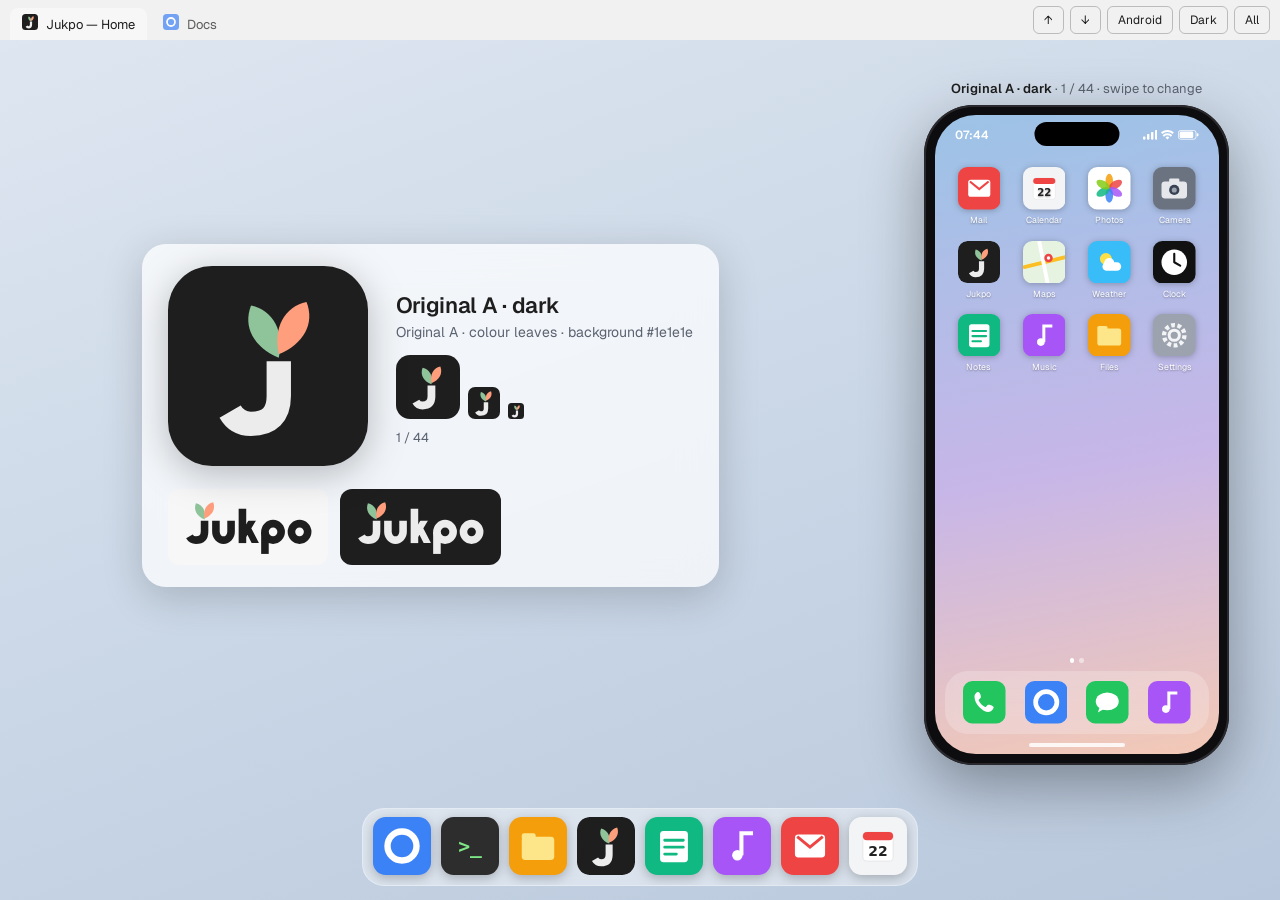
==== commit 049d89b2: "Wordmark: tight spacing, narrower k, spurless u and p" ====
--- a/icons/index.html
+++ b/icons/index.html
@@ -8,10 +8,10 @@
 <link rel="preconnect" href="https://fonts.googleapis.com">
 <link rel="preconnect" href="https://fonts.gstatic.com" crossorigin>
 <link href="https://fonts.googleapis.com/css2?family=Geist:wght@400;600;700&display=swap" rel="stylesheet">
-<link rel="stylesheet" href="/icons/viewer.css?v=636dd86c">
+<link rel="stylesheet" href="/icons/viewer.css?v=1bc28728">
 </head>
 <body data-mode="light" data-phone="on" data-os="ios">
-<script src="/icons/viewer.js?v=636dd86c"></script>
+<script src="/icons/viewer.js?v=1bc28728"></script>
 <script>
 // ---------- every option ----------
 const OPTIONS = [];
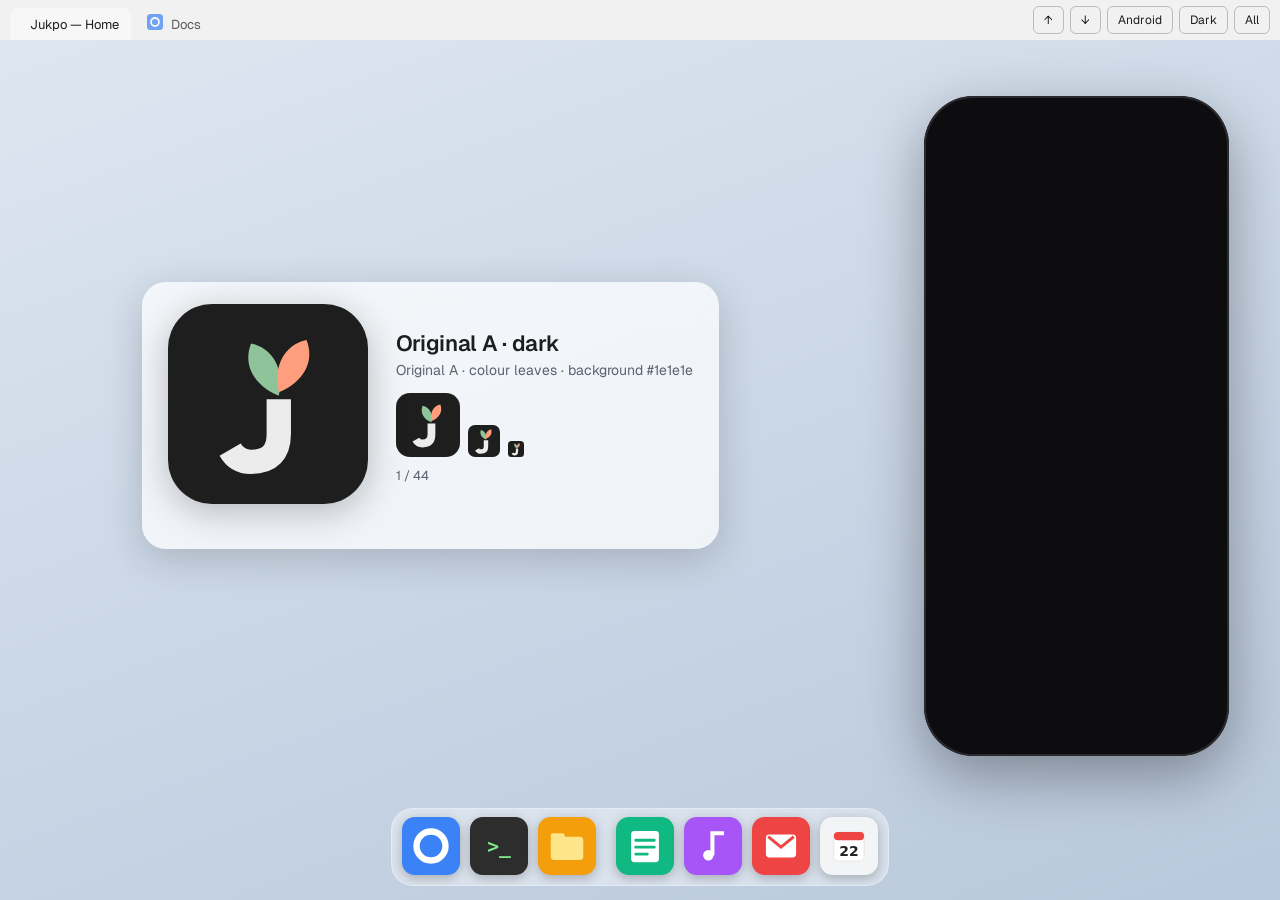
==== commit a59227d1: "Wordmark: wide rounds, optical (area) spacing" ====
--- a/icons/index.html
+++ b/icons/index.html
@@ -8,10 +8,10 @@
 <link rel="preconnect" href="https://fonts.googleapis.com">
 <link rel="preconnect" href="https://fonts.gstatic.com" crossorigin>
 <link href="https://fonts.googleapis.com/css2?family=Geist:wght@400;600;700&display=swap" rel="stylesheet">
-<link rel="stylesheet" href="/icons/viewer.css?v=1bc28728">
+<link rel="stylesheet" href="/icons/viewer.css?v=70aa8e2a">
 </head>
 <body data-mode="light" data-phone="on" data-os="ios">
-<script src="/icons/viewer.js?v=1bc28728"></script>
+<script src="/icons/viewer.js?v=70aa8e2a"></script>
 <script>
 // ---------- every option ----------
 const OPTIONS = [];
